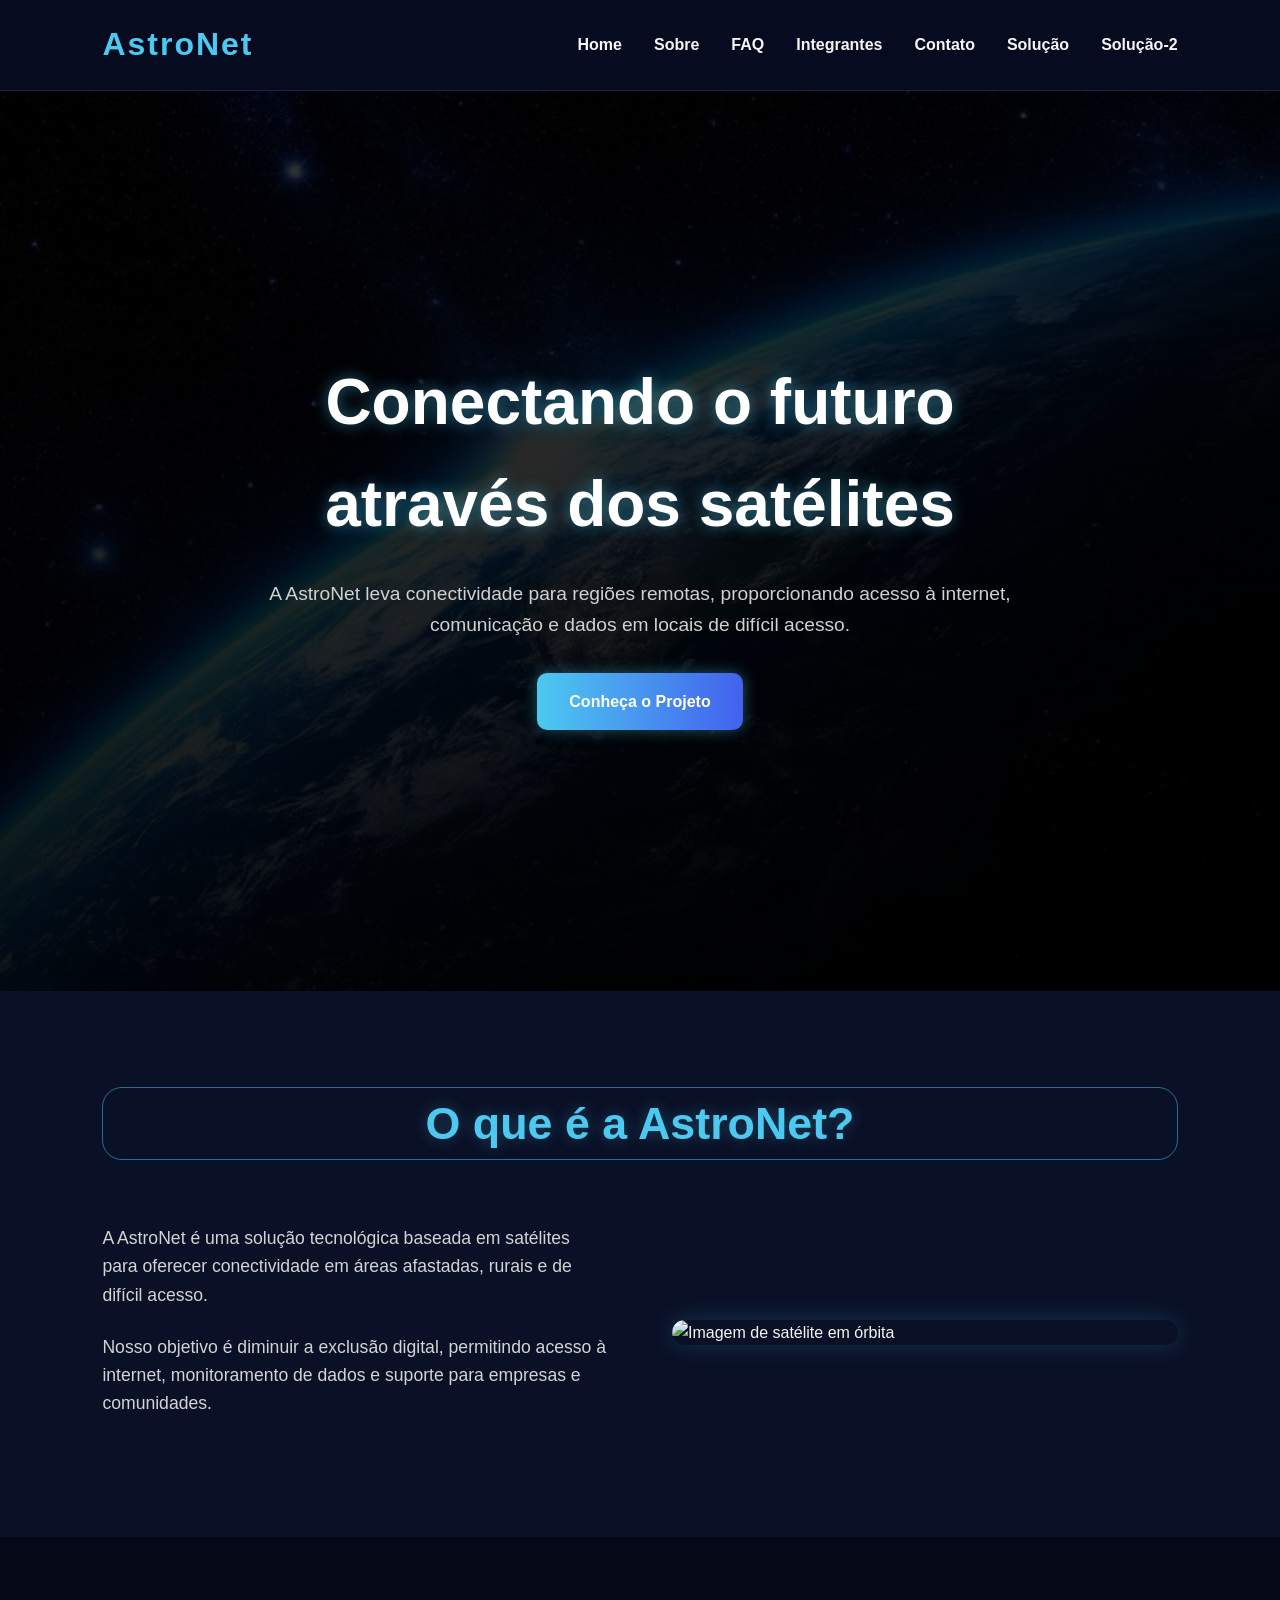
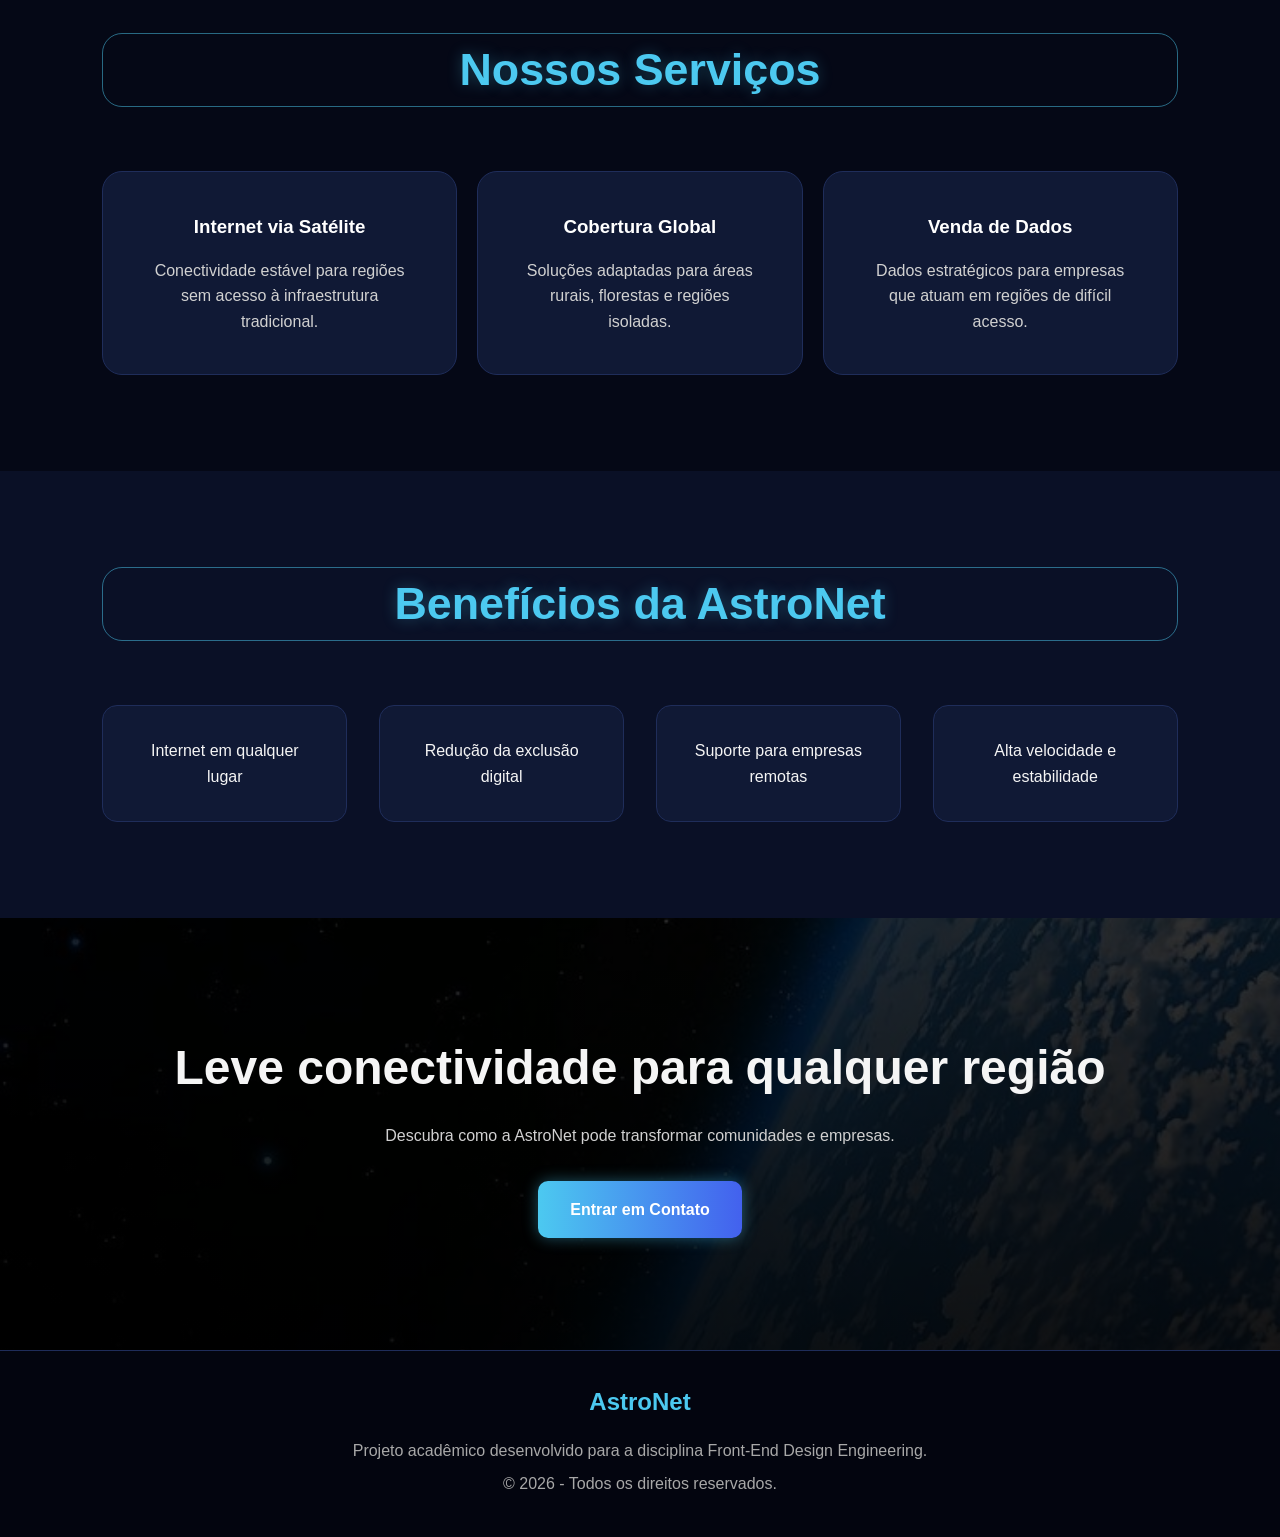
==== index.html @ 37510fef "feat: mudando css da index, base e integrantes" ====
<!DOCTYPE html>
<html lang="pt-BR">

<head>
    <meta charset="UTF-8">
    <meta name="viewport" content="width=device-width, initial-scale=1.0">
    <title>AstroNet</title>
    <link rel="stylesheet" href="./assets/css/index.css">
    <link rel="stylesheet" href="./assets/css/base.css">
    <script src="./assets/JS.js"></script>
</head>

<body>
    <header class="header">
        <div class="logo">
            <h1>AstroNet</h1>
        </div>

        <!-- MENU -->
        <nav class="menu">
            <ul class="menu__links" id="menu__links">
                <li><a href="index.html">Home</a></li>
                <li><a href="./paginas/sobre.html">Sobre</a></li>
                <li><a href="./paginas/faq.html">FAQ</a></li>
                <li><a href="./paginas/integrantes.html">Integrantes</a></li>
                <li><a href="./paginas/contato.html">Contato</a></li>

                <!-- PÁGINAS DA SOLUÇÃO -->
                <li><a href="./paginas/solucao.html">Solução</a></li>
                <li><a href="./paginas/solucao-2.html">Solução-2</a></li>
            </ul>

        </nav>

    </header>

    <!-- Página Principal -->
    <main>

        <!-- HERO -->
        <section class="hero">
            <div class="hero__conteudo">
                <h2>Conectando o futuro através dos satélites</h2>
                <p>A AstroNet leva conectividade para regiões remotas,
                    proporcionando acesso à internet, comunicação e dados
                    em locais de difícil acesso.</p>

                <a href="./paginas/sobre.html" class="botao">Conheça o Projeto</a>
            </div>
        </section>

        <!-- Sobre a Solução -->
        <section class="sobre__projeto">

            <div class="section__titulo">
                <h2>O que é a AstroNet?</h2>
            </div>

            <div class="sobre__container">

                <div class="sobre__texto">
                    <p>
                        A AstroNet é uma solução tecnológica baseada em
                        satélites para oferecer conectividade em áreas
                        afastadas, rurais e de difícil acesso.
                    </p>
                    <p>Nosso objetivo é diminuir a exclusão digital,
                        permitindo acesso à internet, monitoramento de
                        dados e suporte para empresas e comunidades.</p>
                </div>
                <div class="sobre__img">
                    <img src="./assets/img/satelite.jpg" alt="Imagem de satélite em órbita">
                </div>
            </div>
        </section>

        <!-- Serviços -->
        <section class="servicos">
            <div class="section__titulo">
                <h2>Nossos Serviços</h2>
            </div>
            <div class="cards__container">

                <!-- CARD 1 -->
                <article class="card">
                    <h3>Internet via Satélite</h3>
                    <p>
                        Conectividade estável para regiões sem acesso
                        à infraestrutura tradicional.
                    </p>
                </article>

                <!-- CARD 2 -->
                <article class="card">
                    <h3>Cobertura Global</h3>
                    <p>
                        Soluções adaptadas para áreas rurais,
                        florestas e regiões isoladas.
                    </p>
                </article>

                <!-- CARD 3 -->
                <article class="card">
                    <h3>Venda de Dados</h3>
                    <p>
                        Dados estratégicos para empresas que atuam
                        em regiões de difícil acesso.
                    </p>
                </article>
            </div>
        </section>

        <!-- BENEFÍCIOS -->
        <section class="beneficios">

            <div class="section__titulo">
                <h2>Benefícios da AstroNet</h2>
            </div>

            <div class="beneficios__conteudo">
                <div class="item__beneficio">
                    <p>Internet em qualquer lugar</p>
                </div>
                <div class="item__beneficio">
                    <p>Redução da exclusão digital</p>
                </div>
                <div class="item__beneficio">
                    <p>Suporte para empresas remotas</p>
                </div>
                <div class="item__beneficio">
                    <p>Alta velocidade e estabilidade</p>
                </div>
            </div>
        </section>

        <!-- Chamada para ação -->
        <section class="chamada">
            <div class="chamada__conteudo">
                <h2>
                    Leve conectividade para qualquer região
                </h2>
                <p>
                    Descubra como a AstroNet pode transformar
                    comunidades e empresas.
                </p>
                <a href="contato.html" class="botao">
                    Entrar em Contato
                </a>
            </div>
        </section>
    </main>

    <!-- FOOTER -->
    <footer class="footer">
        <div class="footer__conteudo">
            <h2>AstroNet</h2>
            <p>
                Projeto acadêmico desenvolvido para a disciplina
                Front-End Design Engineering.
            </p>
            <p>
                © 2026 - Todos os direitos reservados.
            </p>
        </div>
    </footer>
</body>

</html>
---- assets/css/index.css ----
* {
    margin: 0;
    padding: 0;
    box-sizing: border-box;
}

body {
    font-family: Arial, Helvetica, sans-serif;
    background-color: #050816;
    color: #f5f5f5;
    line-height: 1.6;
    overflow-x: hidden;
}

/*Links*/

a {
    text-decoration: none;
    color: none
}

/*Hero*/

.hero {
    background:
        linear-gradient(rgba(0, 0, 0, 0.8),
            rgba(0, 0, 0, 0.9)),
        url("../img/img-01-planeta-terra.jpg");
 
}


/* Sobre */

.sobre__projeto {
    padding: 6rem 8%;
    background-color: #0a1026;
}

/*Container Sobre*/

.sobre__container {
    display: flex;
    align-items: center;
    gap: 4rem;
    flex-wrap: wrap;
}

/* Texto Sobre */

.sobre__texto {
    flex: 1;
}

.sobre__texto p {
    margin-bottom: 1.5rem;
    color: #d4d4d4;
    font-size: 1.1rem;
}


.sobre__img {
    flex: 1;
}

.sobre__img img {
    border-radius: 20px;
    box-shadow: 0 0 25px rgba(76, 201, 240, 0.2);
    max-height: 500px;
}

/*Serviços*/

.servicos {
    padding: 6rem 8%;
}

/*Cards*/

.cards__container {
    display: flex;
    flex-direction: row;
    justify-content: space-around;
}

/*Cards*/

.card {
    background-color: #101935;
    padding: 2.5rem;
    border-radius: 20px;
    text-align: center;
    border: 1px solid #1f2d5a;
    transition: 0.3s;
    max-height: 420px;
}

.card:hover {
    transform: translateY(-10px);
    box-shadow: 0 0 25px rgba(76, 201, 240, 0.5);
}

/* Titulo dos cards */

.card h3 {
    margin-bottom: 1rem;
    color: white;
}

/*Texto dos cards*/

.card p {
    color: #d1d1d1;
}



.links:hover{
     transform: translateY(-10px);
    box-shadow: 0 0 25px rgba(76, 201, 240, 0.5);
}

/* Beneficios*/

.beneficios {
    padding: 6rem 8%;
    background-color: #0a1026;
}

/* Grid beneficios*/

.beneficios__conteudo {
    display: grid;
    grid-template-columns: repeat(auto-fit, minmax(220px, 1fr));
    gap: 2rem;
}

/*itens dos beneficios*/

.item__beneficio {
    background-color: #101935;
    padding: 2rem;
    border-radius: 15px;
    text-align: center;
    border: 1px solid #1f2d5a;
}


/* Chamada*/

.chamada {
    padding: 7rem 8%;
    text-align: center;
    background:
        linear-gradient(rgba(0, 0, 0, 0.8),
            rgba(0, 0, 0, 0.9)),
        url("../img/img-02-terra-de-fundo.jpg");
    background-size: cover;
    background-position: center;
}

.chamada h2 {
    font-size: 3rem;
    margin-bottom: 1rem;
}

.chamada p {
    margin-bottom: 2rem;
    color: #d1d1d1;
}

/* Footer*/
.footer {
    background-color: #03050f;
    text-align: center;
    padding: 2rem 8%;
    border-top: 1px solid #1f2d5a;
}

.footer h2 {
    color: #4cc9f0;
    margin-bottom: 1rem;
}

.footer p {
    color: #a8a8a8;
    margin-bottom: 0.5rem;
}
---- assets/css/base.css ----
* {
    margin: 0;
    padding: 0;
    box-sizing: border-box;
}

.hero {
    min-height: 100vh;
    display: flex;
    justify-content: center;
    align-items: center;
    text-align: center;
    background-size: cover;
    background-position: center;
}

.hero__conteudo h2 {
    font-size: 4rem;
    margin-bottom: 1.5rem;
    color: #ffffff;
    text-shadow: 0 0 15px #4cc9f080;
}


/* Conteudo hero */
.hero__conteudo {
    max-width: 850px;
}

.hero__conteudo h2 {
    font-size: 4rem;
    margin-bottom: 1.5rem;
    color: #ffffff;
    text-shadow: 0 0 15px #4cc9f080;
}

.hero__conteudo p {
    font-size: 1.2rem;
    margin-bottom: 2rem;
    color: #d1d1d1;
}

/* botões */

.botao {
    display: inline-block;
    background: linear-gradient(90deg, #4cc9f0, #4361ee);
    color: white;
    padding: 1rem 2rem;
    border-radius: 10px;
    font-weight: bold;
    transition: 0.3s;
    box-shadow: 0 0 15px rgba(76, 201, 240, 0.4);
}

.botao:hover {
    transform: translateY(-5px);
    box-shadow: 0 0 25px rgba(76, 201, 240, 0.7);
}

/*Titulo das seções*/

.section__titulo {
    text-align: center;
    margin-bottom: 2rem;
    border: 1px solid #4cc9f080;
    border-radius: 20px;
}

.section__titulo h2 {
    font-size: 2.8rem;
    color: #4cc9f0;
    text-shadow: 0 0 15px #4cc9f04d;
}

body{
    font-family: Arial, Helvetica, sans-serif;
    background-color: #050816;
    color: #f5f5f5;
    line-height: 1.6;
    overflow-x: hidden;
}

/*Links*/

a {
    text-decoration: none;
    color: inherit;
}

/*Imagens*/

img {
    width: 100%;
    display: block;
}

/* Header */

.header {
    width: 100%;
    background-color: #070b1f;
    display: flex;
    justify-content: space-between;
    align-items: center;
    padding: 1.2rem 8%;
    position: sticky;
    top: 0;
    z-index: 1000;
    border-bottom: 1px solid #1b2447;
}

/* Logo*/

.logo h1 {
    font-size: 2rem;
    color: #4cc9f0;
    letter-spacing: 2px;
}

/* Nav */

.menu {
    display: flex;
    align-items: center;
}

/* Links menu */

.menu__links {
    display: flex;
    gap: 2rem;
    list-style: none;
}

.menu__links a {
    font-weight: bold;
    transition: 0.3s;
}

.menu__links a:hover {
    color: #4cc9f0;
    border: 1px solid #1b2447;
    border-radius: 20px;
}

/* menu responsivo */
.menu__responsivo {
    display: none;
    background: none;
    border: none;
    color: white;
    font-size: 1.8rem;
    cursor: pointer;
}

/*Cards*/

.cards__container {
    display: flex;
    flex-direction: row;
    gap: 20px;
}

.card {
    background-color: #101935;
    padding: 2.5rem;
    border-radius: 20px;
    text-align: center;
    border: 1px solid #1f2d5a;
    transition: 0.3s;
    max-height: 420px;
}

.card:hover {
    transform: translateY(-10px);
    box-shadow: 0 0 25px rgba(76, 201, 240, 0.5);
}

/* Titulo dos cards */

.card h3 {
    margin-bottom: 1rem;
    color: white;
}

/*Texto dos cards*/

.card p {
    color: #d1d1d1;
}

.section__titulo {
    text-align: center;
    margin-bottom: 4rem;
}

.section__titulo h2 {
    font-size: 2.8rem;
    color: #4cc9f0;
    text-shadow: 0 0 15px rgba(76, 201, 240, 0.3);
}

/* Footer*/
.footer {
    background-color: #03050f;
    text-align: center;
    padding: 2rem 8%;
    border-top: 1px solid #1f2d5a;
}

.footer h2 {
    color: #4cc9f0;
    margin-bottom: 1rem;
}

.footer p {
    color: #a8a8a8;
    margin-bottom: 0.5rem;
}

/* Mobile */

@media(max-width: 480px) {
    .header {
        padding: 1rem 5%;
    }

    .logo h1 {
        font-size: 1.5rem;
    }

    .hero__conteudo h2 {
        font-size: 2.2rem;
    }

    .hero__conteudo p {
        font-size: 1rem;
    }

    .section__titulo h2 {
        font-size: 2rem;
    }

    .chamada h2 {
        font-size: 2rem;
    }

    .card {
        padding: 2rem;
    }
}

@media(max-width: 768px) {
    .menu__responsivo {
        display: block;
    }

    .menu__links {
        position: absolute;
        top: 100%;
        right: 0;
        width: 100%;
        background-color: #070b1f;
        flex-direction: column;
        align-items: center;
        gap: 2rem;
        padding: 2rem 0;
        display: none;
    }

    .menu__links.active {
        display: flex;
    }

    .hero__conteudo h2 {
        font-size: 2.8rem;
    }

    .sobre__container {
        flex-direction: column;
    }
}
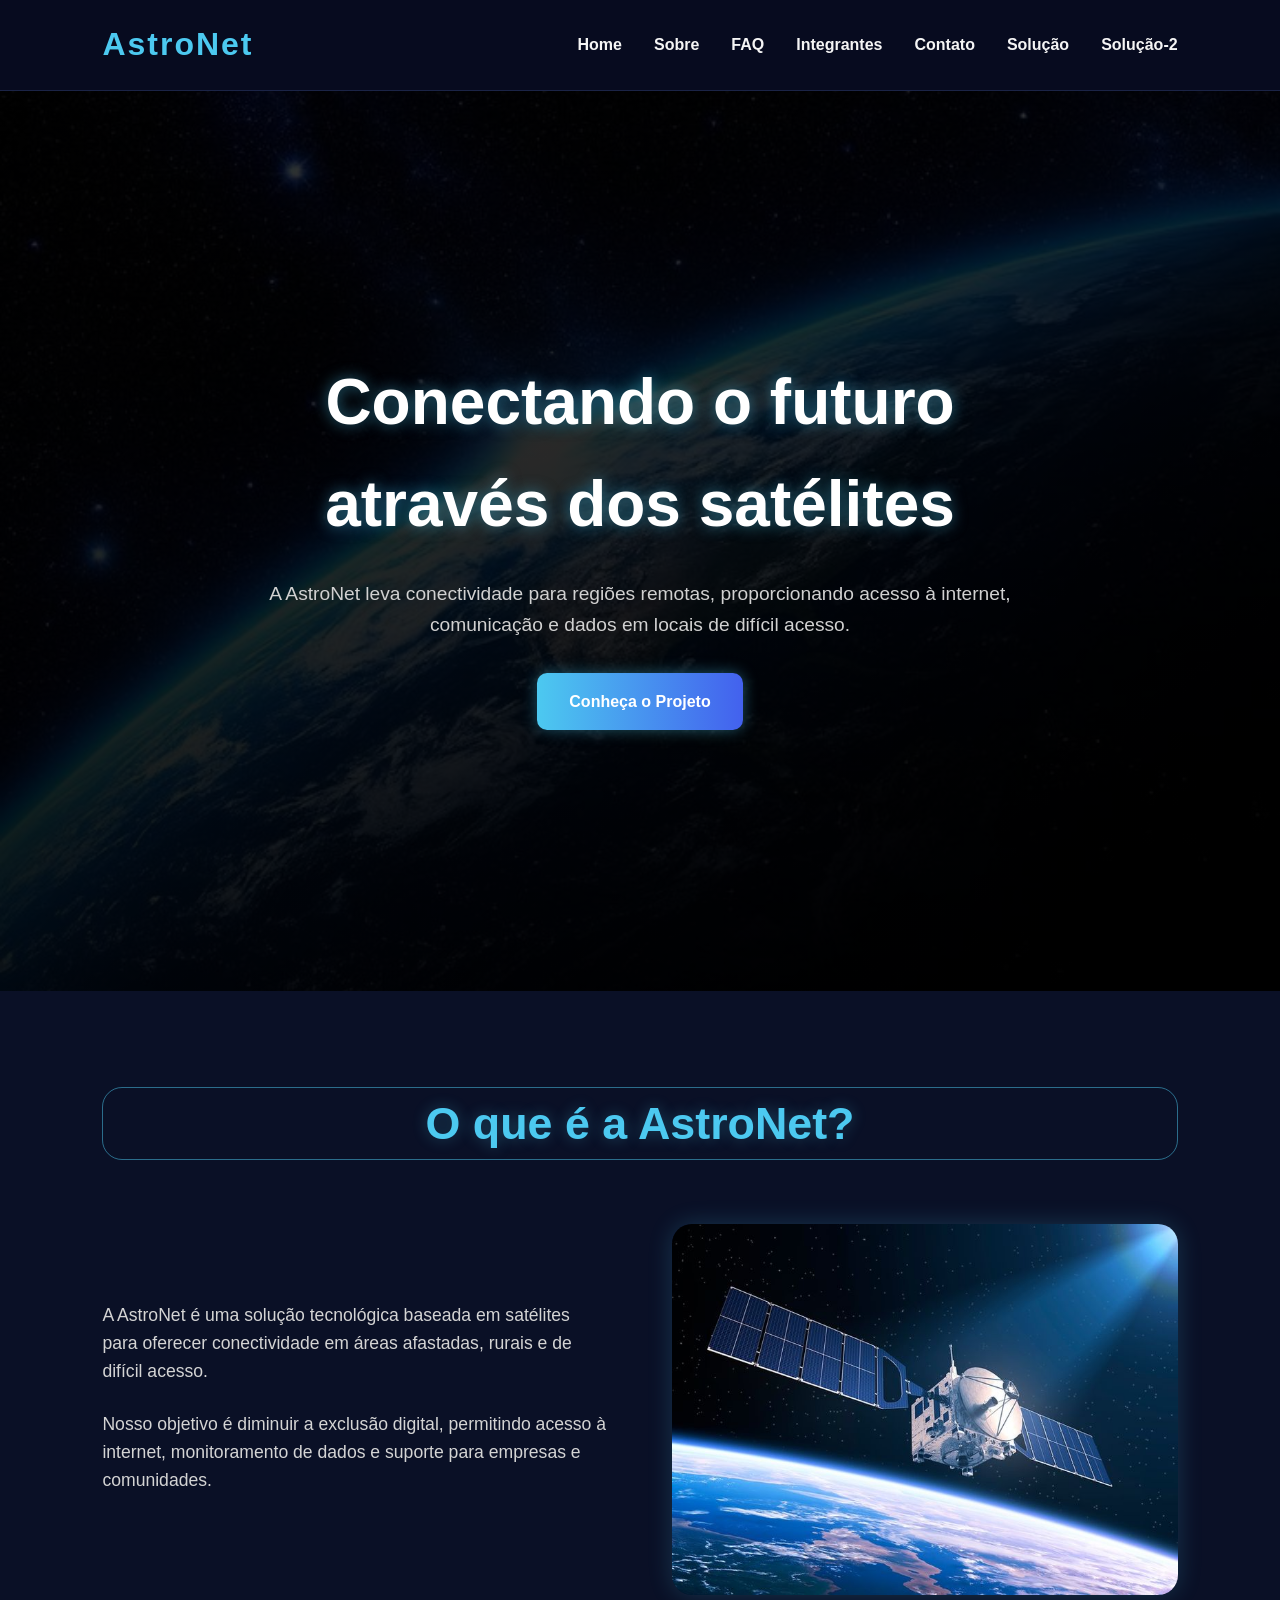
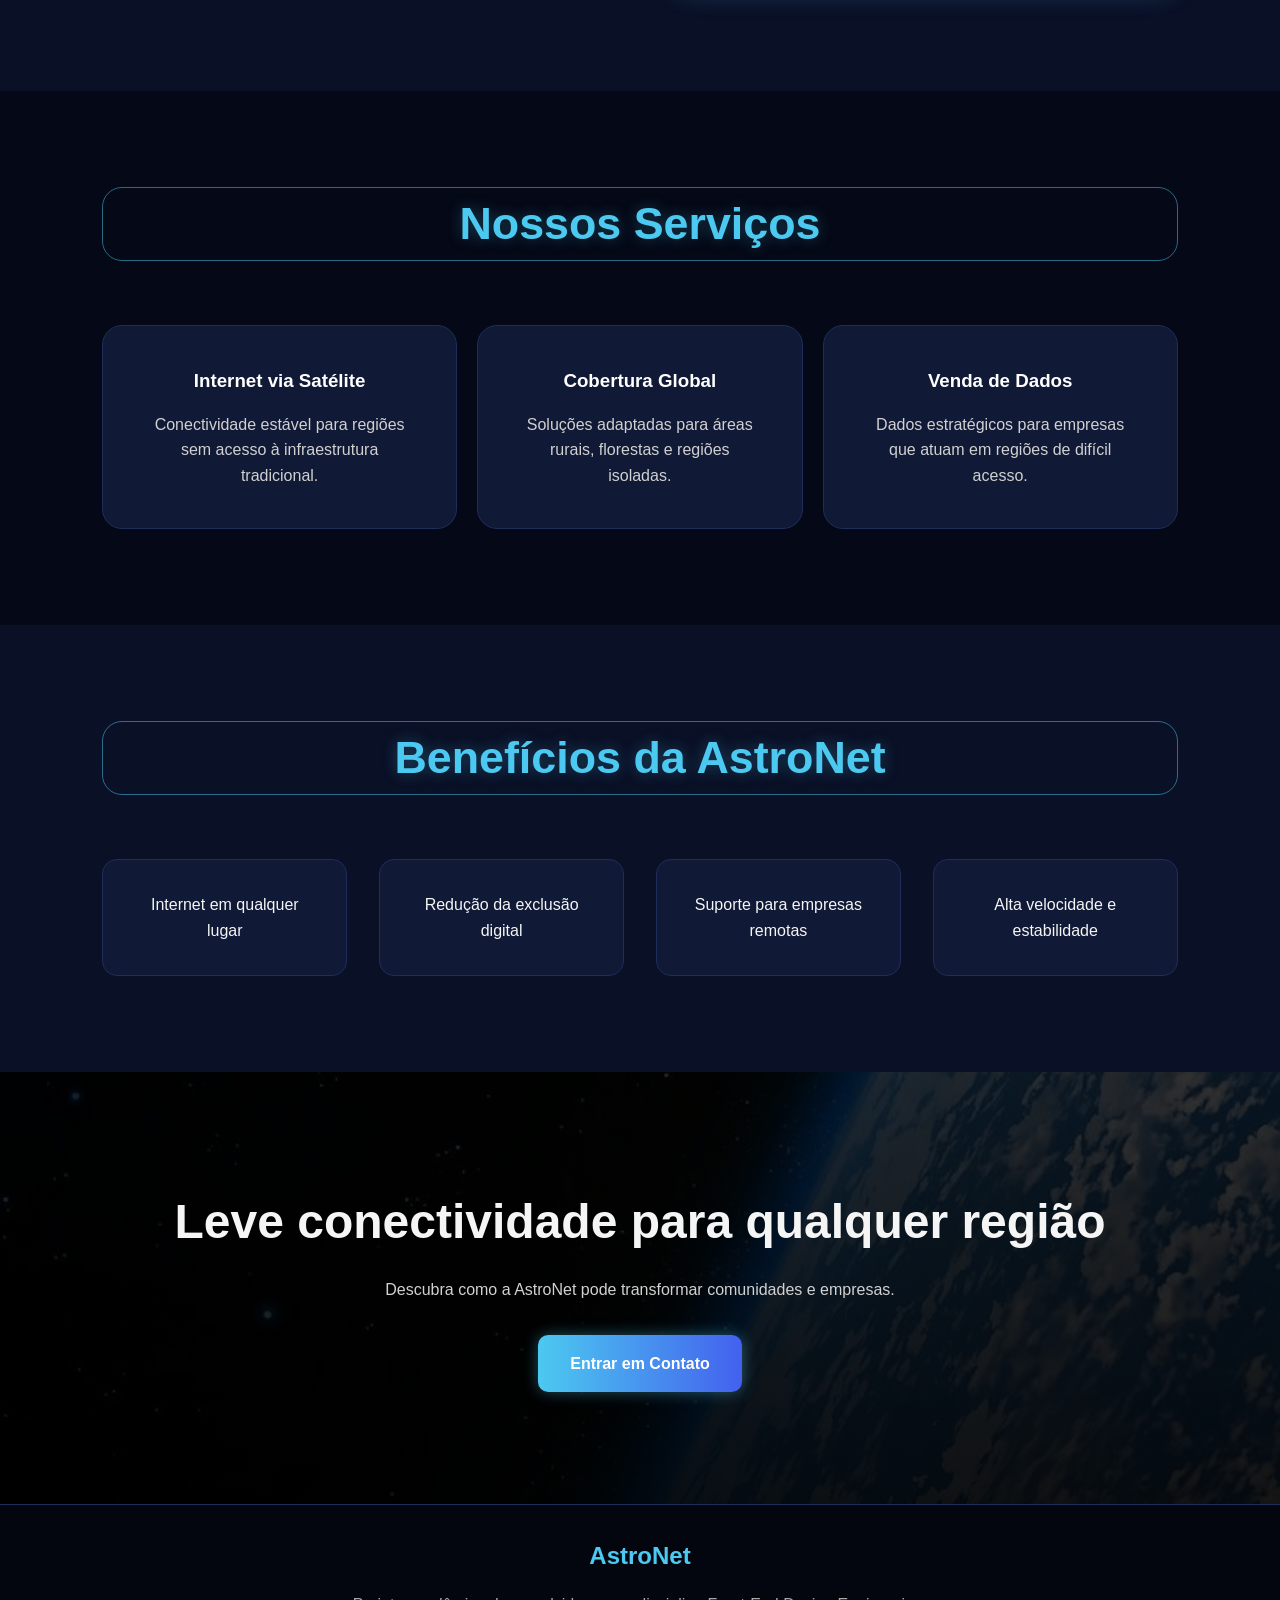
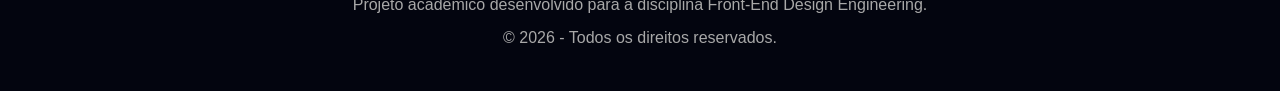
==== commit 0eeb7462: "fix: Arrumando nomenclaturas das imagens." ====
--- a/index.html
+++ b/index.html
@@ -7,7 +7,7 @@
     <title>AstroNet</title>
     <link rel="stylesheet" href="./assets/css/index.css">
     <link rel="stylesheet" href="./assets/css/base.css">
-    <script src="./assets/JS.js"></script>
+    <script src="./assets/JS.js" defer ></script>
 </head>
 
 <body>
@@ -69,7 +69,7 @@
                         dados e suporte para empresas e comunidades.</p>
                 </div>
                 <div class="sobre__img">
-                    <img src="./assets/img/satelite.jpg" alt="Imagem de satélite em órbita">
+                    <img src="./assets/img/img-12-satelite.jpg" alt="Imagem de satélite em órbita">
                 </div>
             </div>
         </section>
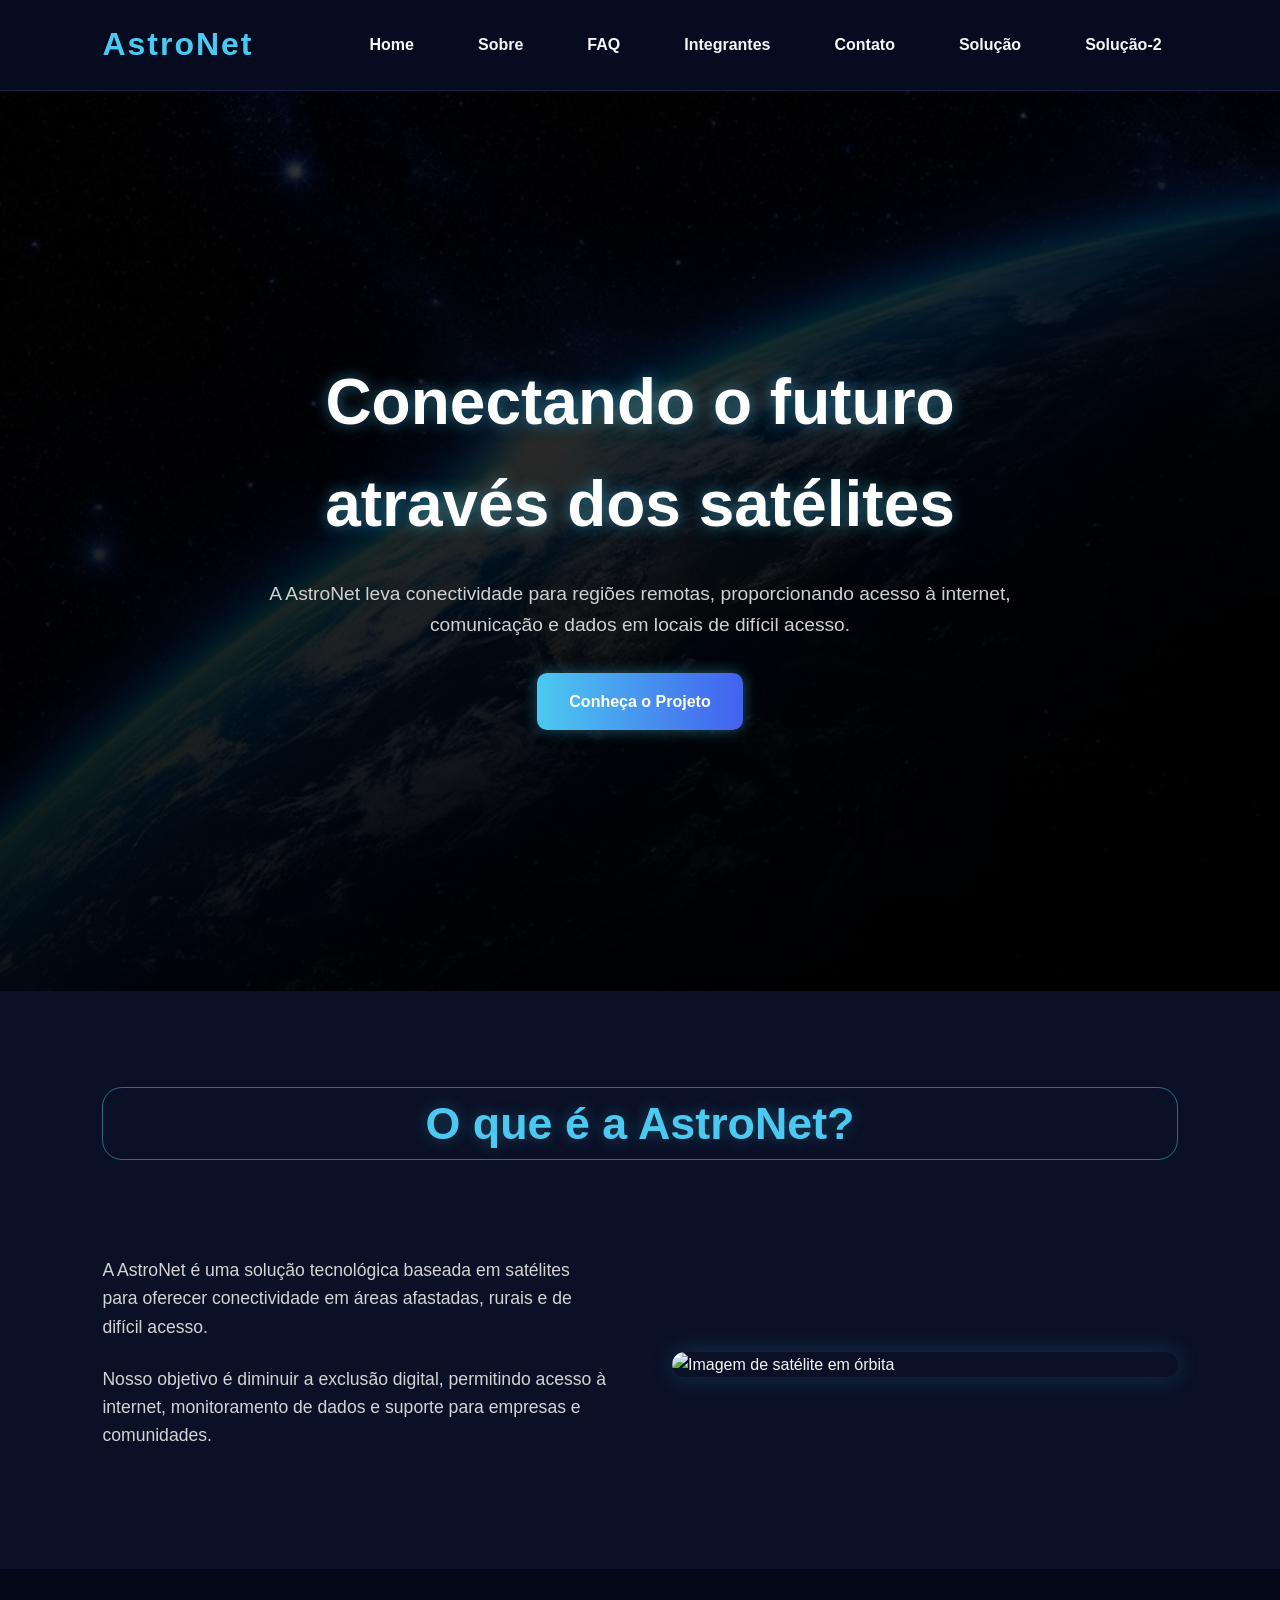
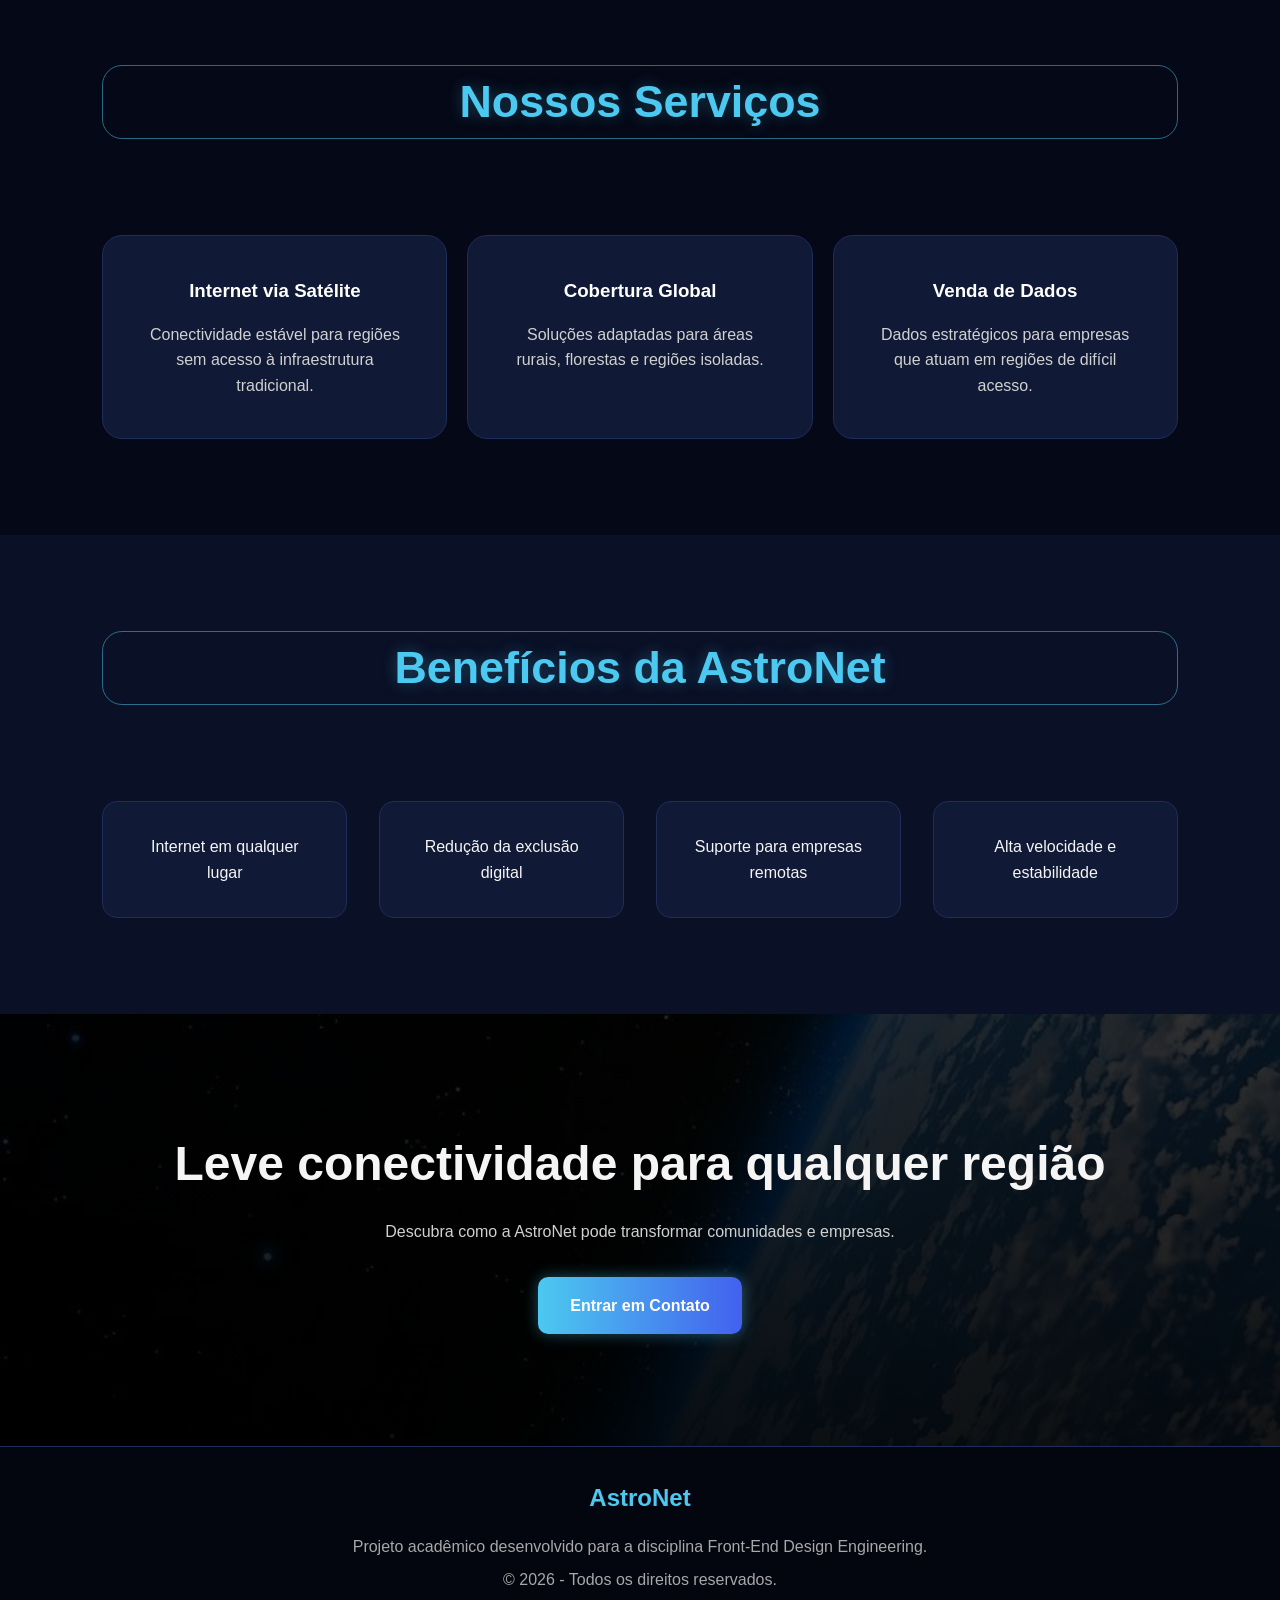
==== commit 648de7f5: "feat: arrumando responsividade na index e na sobre e adicionado menu hamburguer nas mesmas" ====
--- a/index.html
+++ b/index.html
@@ -7,7 +7,7 @@
     <title>AstroNet</title>
     <link rel="stylesheet" href="./assets/css/index.css">
     <link rel="stylesheet" href="./assets/css/base.css">
-    <script src="./assets/JS.js" defer ></script>
+    <script src="./assets/js.js" defer></script>
 </head>
 
 <body>
@@ -18,6 +18,10 @@
 
         <!-- MENU -->
         <nav class="menu">
+
+            <button class="menu__responsivo">☰</button>
+
+
             <ul class="menu__links" id="menu__links">
                 <li><a href="index.html">Home</a></li>
                 <li><a href="./paginas/sobre.html">Sobre</a></li>
@@ -69,7 +73,7 @@
                         dados e suporte para empresas e comunidades.</p>
                 </div>
                 <div class="sobre__img">
-                    <img src="./assets/img/img-12-satelite.jpg" alt="Imagem de satélite em órbita">
+                    <img src="./assets/img/satelite.jpg" alt="Imagem de satélite em órbita">
                 </div>
             </div>
         </section>
--- a/assets/css/index.css
+++ b/assets/css/index.css
@@ -1,3 +1,4 @@
+/*Gerais e reset*/
 * {
     margin: 0;
     padding: 0;
@@ -12,41 +13,137 @@
     overflow-x: hidden;
 }
 
-/*Links*/
-
 a {
     text-decoration: none;
-    color: none
-}
-
-/*Hero*/
-
+    color: inherit;
+}
+
+img {
+    width: 100%;
+    display: block;
+}
+
+/* Reutilizaveis*/
+.botao {
+    display: inline-block;
+    background: linear-gradient(90deg, #4cc9f0, #4361ee);
+    color: white;
+    padding: 1rem 2rem;
+    border-radius: 10px;
+    font-weight: bold;
+    transition: 0.3s;
+    box-shadow: 0 0 15px rgba(76, 201, 240, 0.4);
+}
+
+.botao:hover {
+    transform: translateY(-5px);
+    box-shadow: 0 0 25px rgba(76, 201, 240, 0.7);
+}
+
+.section__titulo {
+    text-align: center;
+    margin-bottom: 4rem;
+}
+
+.section__titulo h2 {
+    font-size: 2.8rem;
+    color: #4cc9f0;
+    text-shadow: 0 0 15px rgba(76, 201, 240, 0.3);
+}
+
+/* Header e menu nav*/
+.header {
+    width: 100%;
+    background-color: #070b1f;
+    display: flex;
+    justify-content: space-between;
+    align-items: center;
+    padding: 1.2rem 8%;
+    position: sticky;
+    top: 0;
+    z-index: 1000;
+    border-bottom: 1px solid #1b2447;
+}
+
+.logo h1 {
+    font-size: 2rem;
+    color: #4cc9f0;
+    letter-spacing: 2px;
+}
+
+.menu {
+    display: flex;
+    align-items: center;
+}
+
+.menu__links {
+    display: flex;
+    gap: 2rem;
+    list-style: none;
+}
+
+.menu__links a {
+    font-weight: bold;
+    transition: 0.3s;
+    padding: 0.5rem 1rem;
+}
+
+.menu__links a:hover {
+    color: #4cc9f0;
+}
+
+.menu__responsivo {
+    display: none;
+    background: none;
+    border: none;
+    color: #4cc9f0;
+    font-size: 2rem;
+    cursor: pointer;
+}
+
+
+
+/* Hero */
 .hero {
-    background:
-        linear-gradient(rgba(0, 0, 0, 0.8),
-            rgba(0, 0, 0, 0.9)),
-        url("../img/img-01-planeta-terra.jpg");
- 
-}
-
+    min-height: 100vh;
+    display: flex;
+    justify-content: center;
+    align-items: center;
+    text-align: center;
+    background: linear-gradient(rgba(0, 0, 0, 0.8), rgba(0, 0, 0, 0.9)), url("../img/img-01-planeta-terra.jpg");
+    background-size: cover;
+    background-position: center;
+    padding: 2rem;
+}
+
+.hero__conteudo {
+    max-width: 850px;
+}
+
+.hero__conteudo h2 {
+    font-size: 4rem;
+    margin-bottom: 1.5rem;
+    color: #ffffff;
+    text-shadow: 0 0 15px rgba(76, 201, 240, 0.5);
+}
+
+.hero__conteudo p {
+    font-size: 1.2rem;
+    margin-bottom: 2rem;
+    color: #d1d1d1;
+}
 
 /* Sobre */
-
 .sobre__projeto {
     padding: 6rem 8%;
     background-color: #0a1026;
 }
 
-/*Container Sobre*/
-
 .sobre__container {
     display: flex;
     align-items: center;
     gap: 4rem;
-    flex-wrap: wrap;
-}
-
-/* Texto Sobre */
+}
 
 .sobre__texto {
     flex: 1;
@@ -58,7 +155,6 @@
     font-size: 1.1rem;
 }
 
-
 .sobre__img {
     flex: 1;
 }
@@ -67,23 +163,20 @@
     border-radius: 20px;
     box-shadow: 0 0 25px rgba(76, 201, 240, 0.2);
     max-height: 500px;
-}
-
-/*Serviços*/
-
+    object-fit: cover;
+}
+
+/* Serviços & Cards */
 .servicos {
     padding: 6rem 8%;
 }
 
-/*Cards*/
-
 .cards__container {
     display: flex;
     flex-direction: row;
-    justify-content: space-around;
-}
-
-/*Cards*/
+    gap: 20px;
+    justify-content: center;
+}
 
 .card {
     background-color: #101935;
@@ -92,7 +185,7 @@
     text-align: center;
     border: 1px solid #1f2d5a;
     transition: 0.3s;
-    max-height: 420px;
+    flex: 1;
 }
 
 .card:hover {
@@ -100,34 +193,20 @@
     box-shadow: 0 0 25px rgba(76, 201, 240, 0.5);
 }
 
-/* Titulo dos cards */
-
 .card h3 {
     margin-bottom: 1rem;
     color: white;
 }
 
-/*Texto dos cards*/
-
 .card p {
     color: #d1d1d1;
 }
 
-
-
-.links:hover{
-     transform: translateY(-10px);
-    box-shadow: 0 0 25px rgba(76, 201, 240, 0.5);
-}
-
-/* Beneficios*/
-
+/* Benefícios */
 .beneficios {
     padding: 6rem 8%;
     background-color: #0a1026;
 }
-
-/* Grid beneficios*/
 
 .beneficios__conteudo {
     display: grid;
@@ -135,8 +214,6 @@
     gap: 2rem;
 }
 
-/*itens dos beneficios*/
-
 .item__beneficio {
     background-color: #101935;
     padding: 2rem;
@@ -145,16 +222,11 @@
     border: 1px solid #1f2d5a;
 }
 
-
-/* Chamada*/
-
+/* Chamada para Ação */
 .chamada {
     padding: 7rem 8%;
     text-align: center;
-    background:
-        linear-gradient(rgba(0, 0, 0, 0.8),
-            rgba(0, 0, 0, 0.9)),
-        url("../img/img-02-terra-de-fundo.jpg");
+    background: linear-gradient(rgba(0, 0, 0, 0.8), rgba(0, 0, 0, 0.9)), url("../img/img-02-terra-de-fundo.jpg");
     background-size: cover;
     background-position: center;
 }
@@ -169,7 +241,7 @@
     color: #d1d1d1;
 }
 
-/* Footer*/
+/* Footer */
 .footer {
     background-color: #03050f;
     text-align: center;
@@ -187,3 +259,75 @@
     margin-bottom: 0.5rem;
 }
 
+/* Responsividade*/
+
+/* Tablets (Telas até 768px) */
+@media(max-width: 768px) {
+    .menu__responsivo {
+        display: block;
+    }
+
+    .menu__links {
+        position: absolute;
+        top: 100%;
+        right: 0;
+        width: 100%;
+        background-color: #070b1f;
+        flex-direction: column;
+        align-items: center;
+        gap: 2rem;
+        padding: 2rem 0;
+        display: none;
+        border-bottom: 1px solid #1b2447;
+    }
+
+    .menu__links.active {
+        display: flex;
+    }
+
+    .sobre__container {
+        flex-direction: column;
+    }
+
+    .cards__container {
+        flex-direction: column;
+    }
+    
+    .hero__conteudo h2 {
+        font-size: 2.8rem;
+    }
+}/* até 480px */
+@media(max-width: 480px) {
+    .header {
+        padding: 1rem 5%;
+    }
+
+    .logo h1 {
+        font-size: 1.5rem;
+    }
+
+    .hero__conteudo h2 {
+        font-size: 2.2rem;
+    }
+
+    .hero__conteudo p {
+        font-size: 1rem;
+    }
+
+    .section__titulo h2 {
+        font-size: 2rem;
+    }
+
+    .chamada h2 {
+        font-size: 2rem;
+    }
+
+    .card {
+        padding: 2rem;
+    }
+
+    .botao {
+        width: 100%;
+        text-align: center;
+    }
+}
--- a/assets/css/base.css
+++ b/assets/css/base.css
@@ -160,6 +160,7 @@
     display: flex;
     flex-direction: row;
     gap: 20px;
+    flex-wrap: wrap;
 }
 
 .card {
@@ -192,13 +193,38 @@
 
 .section__titulo {
     text-align: center;
-    margin-bottom: 4rem;
+    margin-bottom: 6rem;
 }
 
 .section__titulo h2 {
     font-size: 2.8rem;
     color: #4cc9f0;
     text-shadow: 0 0 15px rgba(76, 201, 240, 0.3);
+}
+
+.servicos{
+    padding: 6rem 8%;
+}
+
+.chamada {
+    padding: 7rem 8%;
+    text-align: center;
+    background:
+        linear-gradient(rgba(0, 0, 0, 0.8),
+            rgba(0, 0, 0, 0.9)),
+        url("../img/img-02-terra-de-fundo.jpg");
+    background-size: cover;
+    background-position: center;
+}
+
+.chamada h2 {
+    font-size: 3rem;
+    margin-bottom: 1rem;
+}
+
+.chamada p {
+    margin-bottom: 2rem;
+    color: #d1d1d1;
 }
 
 /* Footer*/
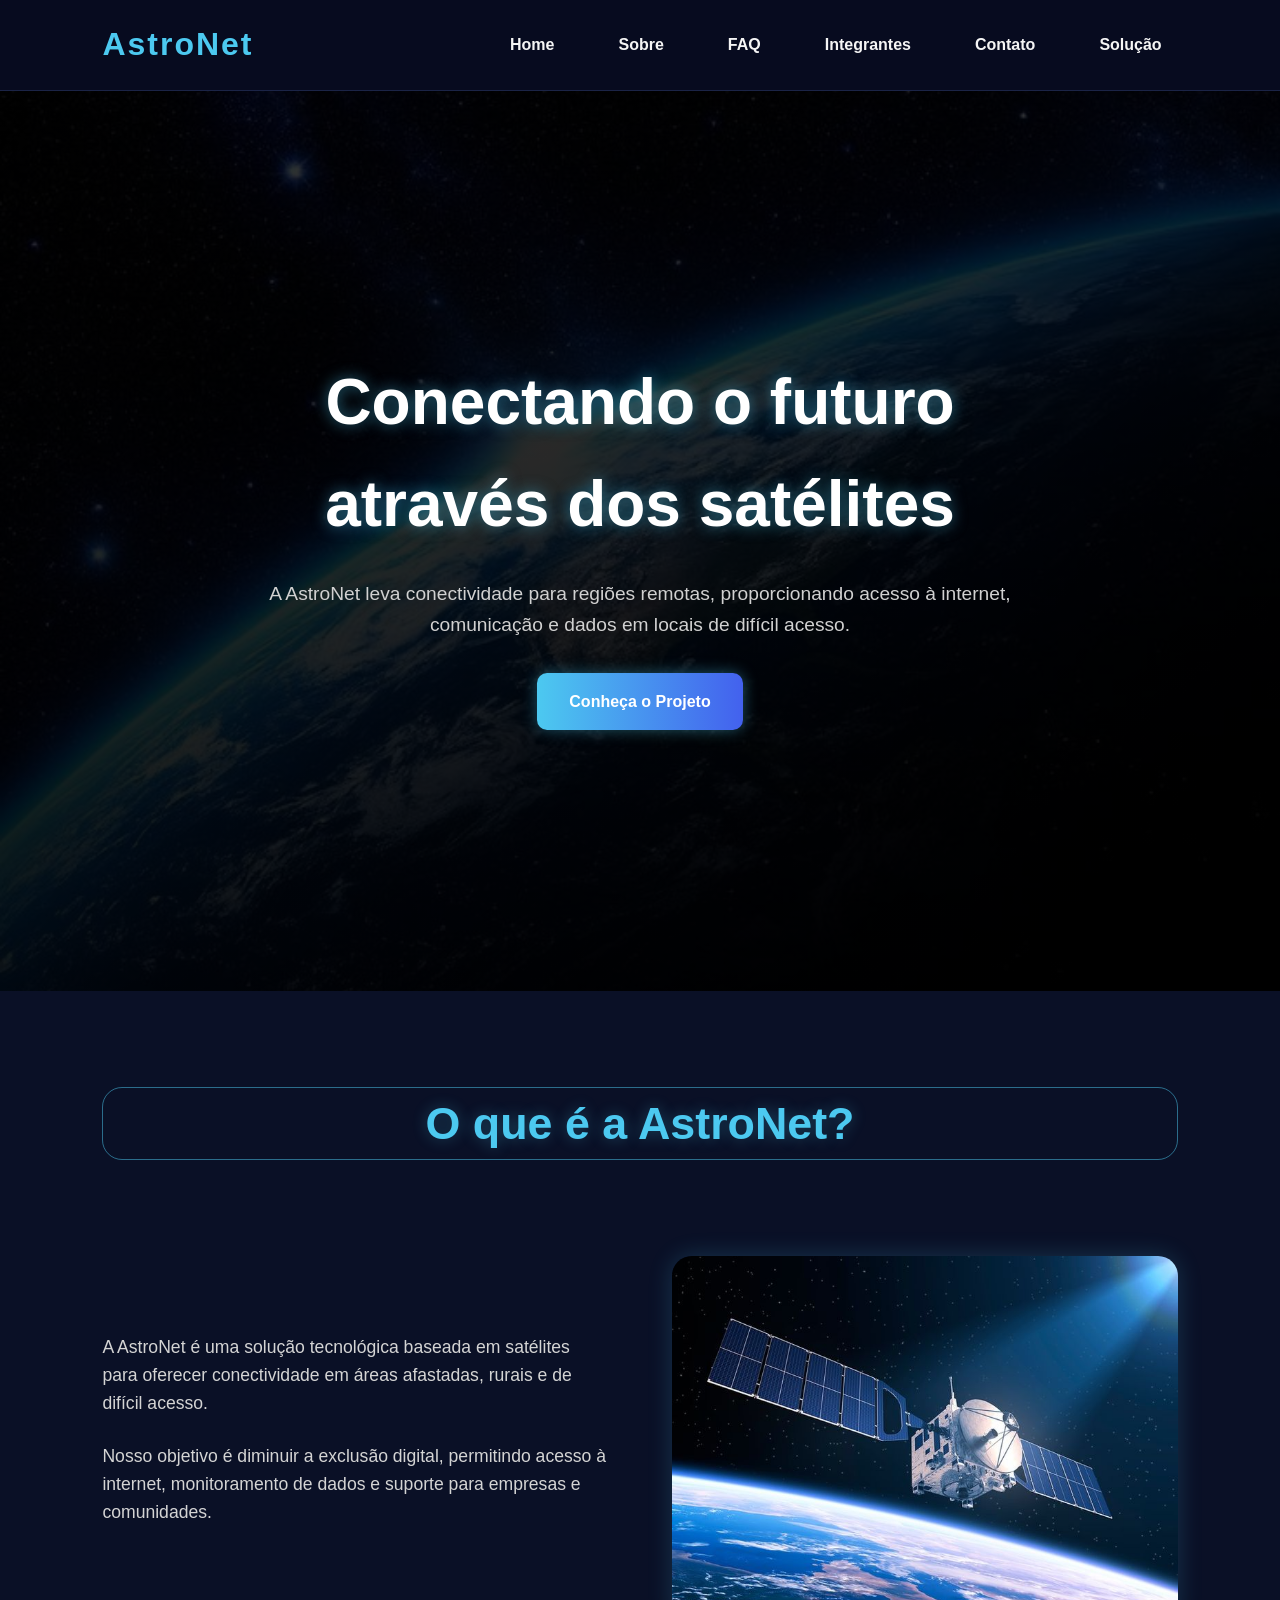
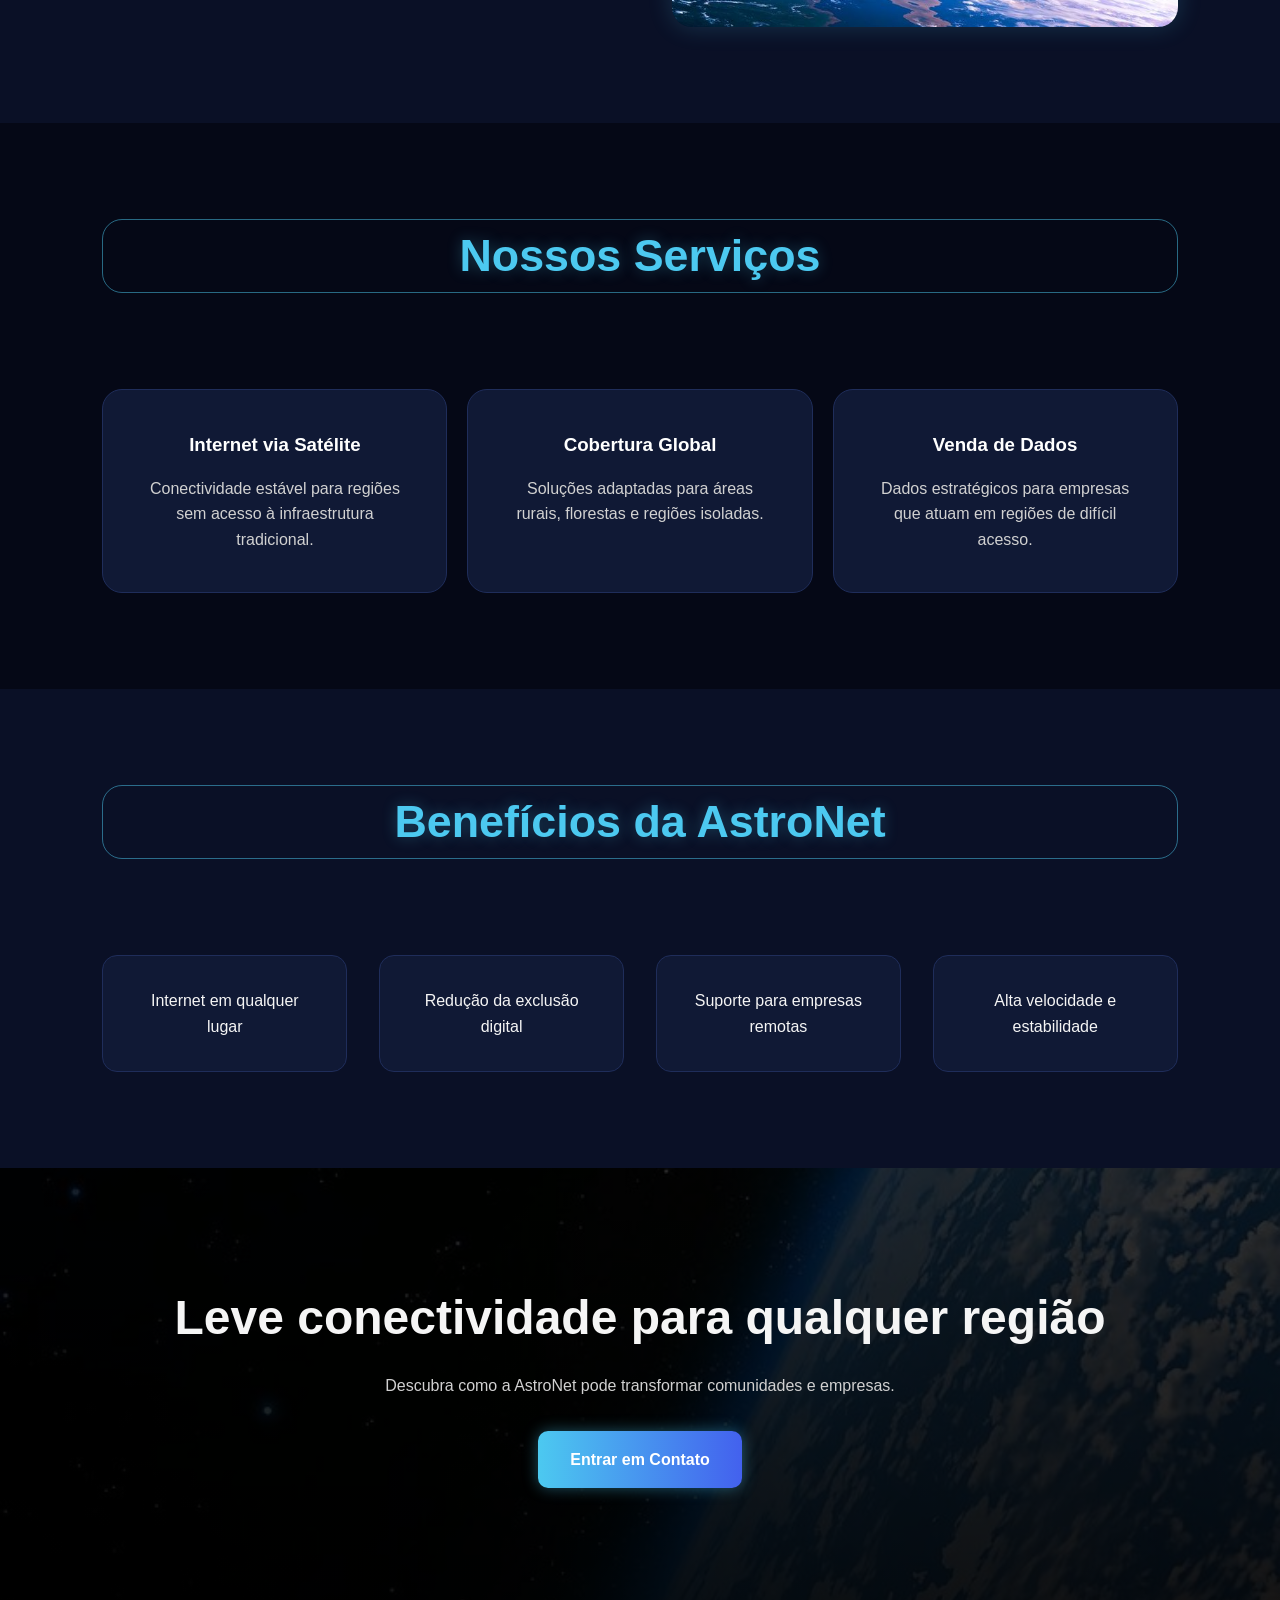
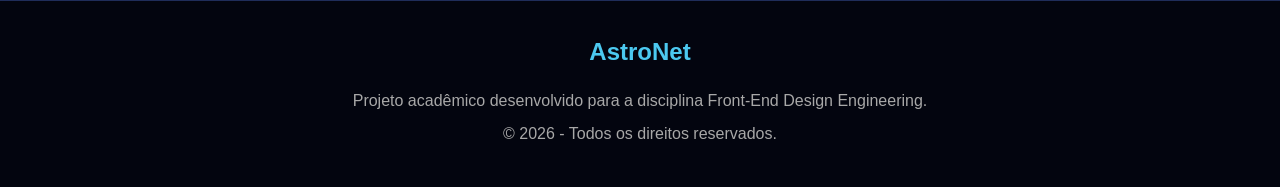
==== commit 73800b3f: "fix: Excluindo a página de solução-2 e removendo os links no menu de todas as páginas." ====
--- a/index.html
+++ b/index.html
@@ -7,7 +7,7 @@
     <title>AstroNet</title>
     <link rel="stylesheet" href="./assets/css/index.css">
     <link rel="stylesheet" href="./assets/css/base.css">
-    <script src="./assets/js.js" defer></script>
+    <script src="./assets/JS.js" defer ></script>
 </head>
 
 <body>
@@ -18,20 +18,13 @@
 
         <!-- MENU -->
         <nav class="menu">
-
-            <button class="menu__responsivo">☰</button>
-
-
             <ul class="menu__links" id="menu__links">
                 <li><a href="index.html">Home</a></li>
                 <li><a href="./paginas/sobre.html">Sobre</a></li>
                 <li><a href="./paginas/faq.html">FAQ</a></li>
                 <li><a href="./paginas/integrantes.html">Integrantes</a></li>
                 <li><a href="./paginas/contato.html">Contato</a></li>
-
-                <!-- PÁGINAS DA SOLUÇÃO -->
                 <li><a href="./paginas/solucao.html">Solução</a></li>
-                <li><a href="./paginas/solucao-2.html">Solução-2</a></li>
             </ul>
 
         </nav>
@@ -73,7 +66,7 @@
                         dados e suporte para empresas e comunidades.</p>
                 </div>
                 <div class="sobre__img">
-                    <img src="./assets/img/satelite.jpg" alt="Imagem de satélite em órbita">
+                    <img src="./assets/img/img-12-satelite.jpg" alt="Imagem de satélite em órbita">
                 </div>
             </div>
         </section>
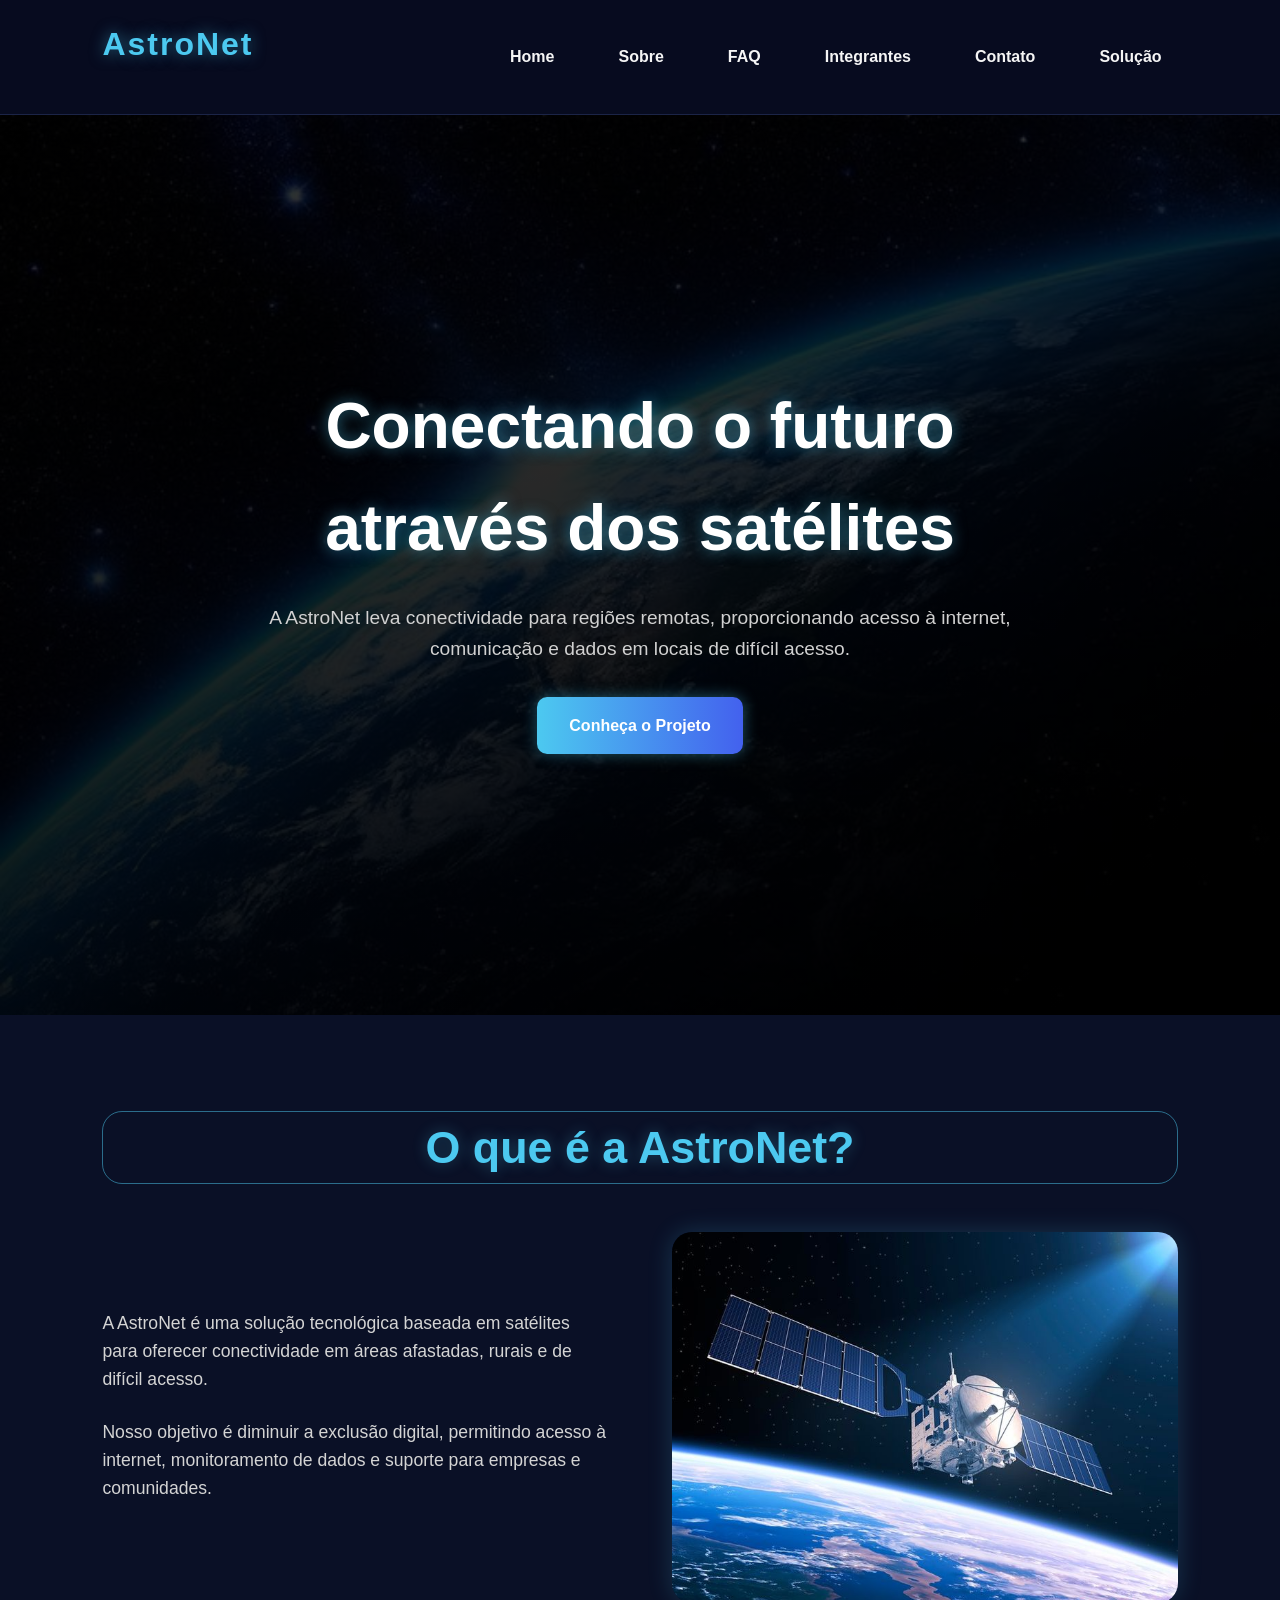
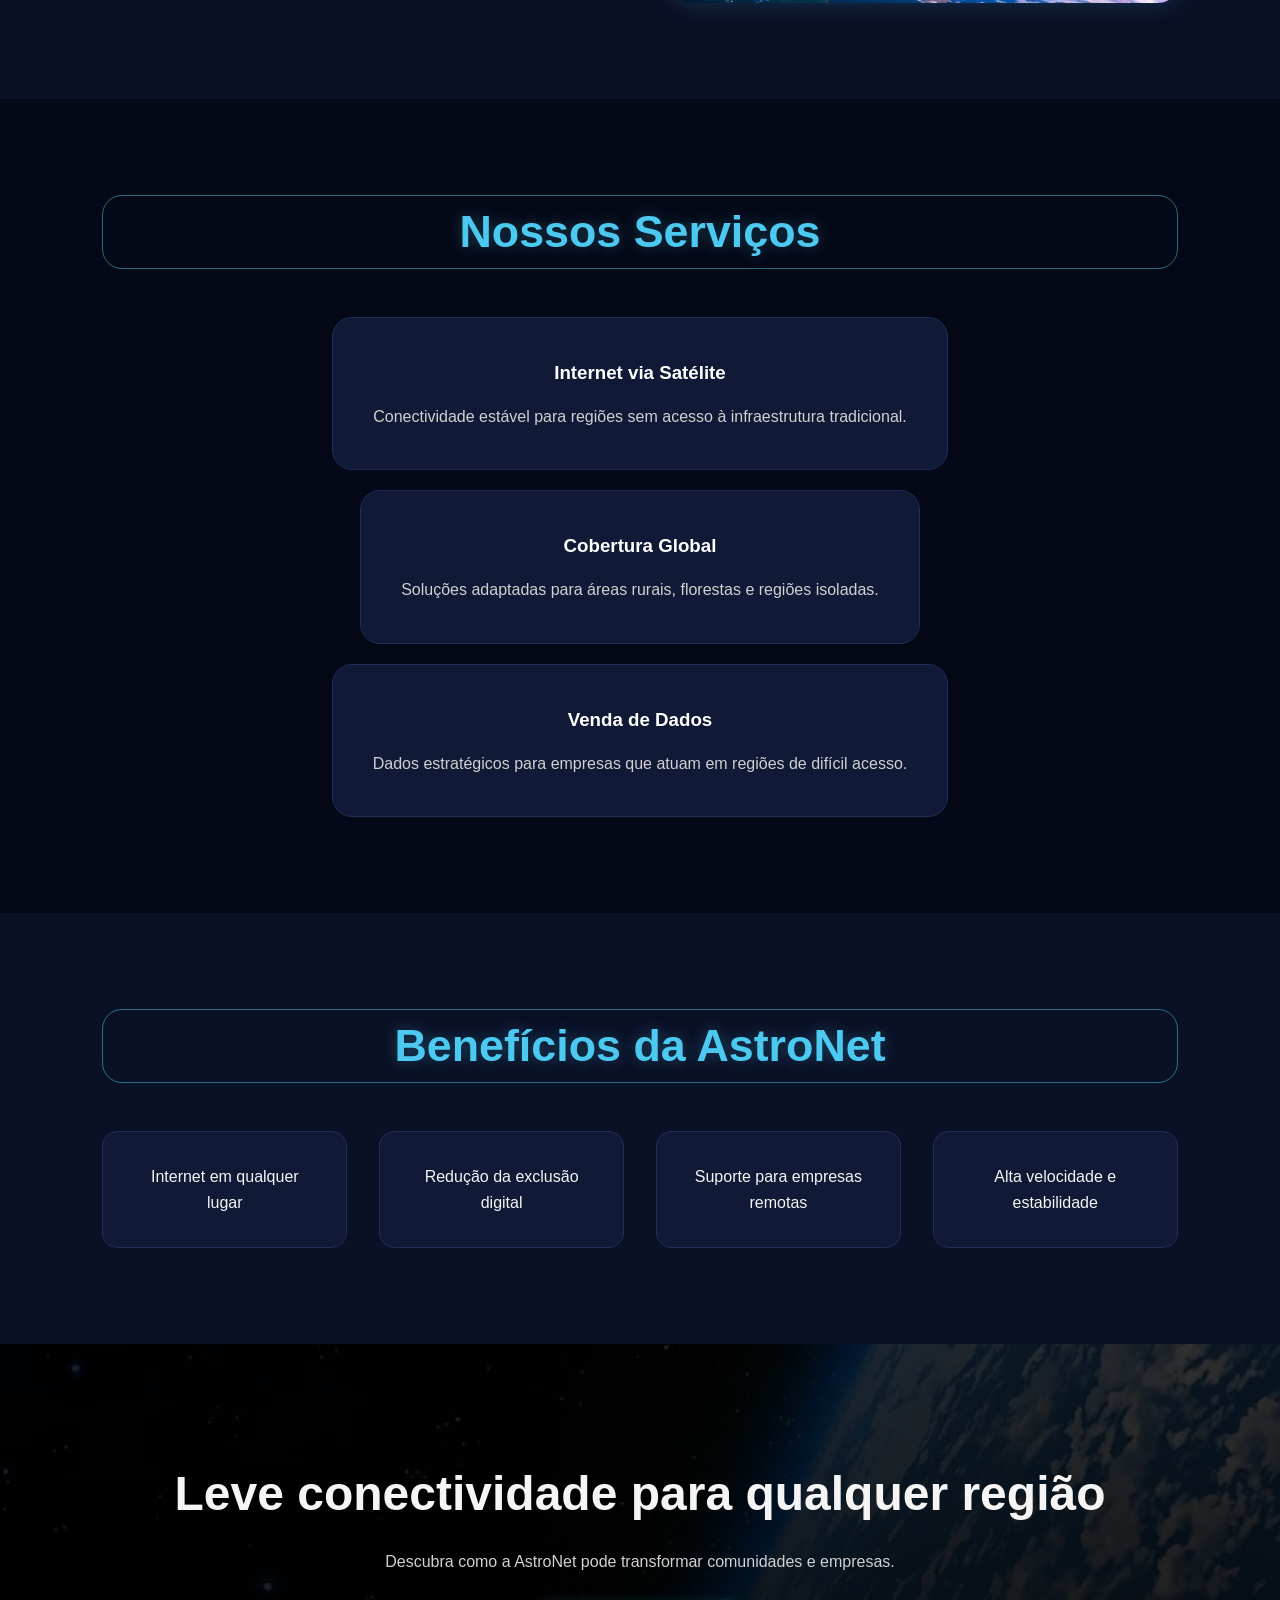
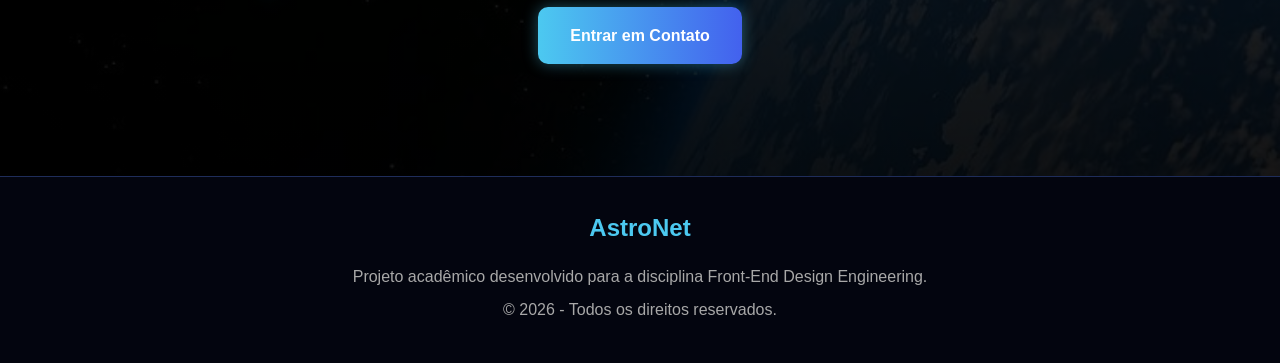
==== commit 13feeb7c: "Merge branch 'main' into RM573777" ====
--- a/index.html
+++ b/index.html
@@ -7,7 +7,7 @@
     <title>AstroNet</title>
     <link rel="stylesheet" href="./assets/css/index.css">
     <link rel="stylesheet" href="./assets/css/base.css">
-    <script src="./assets/JS.js" defer ></script>
+    <script src="./assets/js.js" defer></script>
 </head>
 
 <body>
@@ -18,6 +18,10 @@
 
         <!-- MENU -->
         <nav class="menu">
+
+            <button class="menu__responsivo">☰</button>
+
+
             <ul class="menu__links" id="menu__links">
                 <li><a href="index.html">Home</a></li>
                 <li><a href="./paginas/sobre.html">Sobre</a></li>
--- a/assets/css/index.css
+++ b/assets/css/index.css
@@ -1,18 +1,5 @@
-/*Gerais e reset*/
-* {
-    margin: 0;
-    padding: 0;
-    box-sizing: border-box;
-}
-
-body {
-    font-family: Arial, Helvetica, sans-serif;
-    background-color: #050816;
-    color: #f5f5f5;
-    line-height: 1.6;
-    overflow-x: hidden;
-}
-
+
+/*Links*/
 a {
     text-decoration: none;
     color: inherit;
@@ -139,12 +126,14 @@
     background-color: #0a1026;
 }
 
+/*Container Sobre*/
 .sobre__container {
     display: flex;
     align-items: center;
     gap: 4rem;
 }
 
+/* Texto Sobre */
 .sobre__texto {
     flex: 1;
 }
@@ -155,6 +144,7 @@
     font-size: 1.1rem;
 }
 
+/*sobre imagens*/
 .sobre__img {
     flex: 1;
 }
@@ -166,11 +156,12 @@
     object-fit: cover;
 }
 
-/* Serviços & Cards */
+/*Serviços*/
 .servicos {
     padding: 6rem 8%;
 }
 
+/*Cards*/
 .cards__container {
     display: flex;
     flex-direction: row;
@@ -178,42 +169,27 @@
     justify-content: center;
 }
 
-.card {
-    background-color: #101935;
-    padding: 2.5rem;
-    border-radius: 20px;
-    text-align: center;
-    border: 1px solid #1f2d5a;
-    transition: 0.3s;
-    flex: 1;
-}
-
-.card:hover {
+
+/*estilização de links*/
+.links:hover{
     transform: translateY(-10px);
     box-shadow: 0 0 25px rgba(76, 201, 240, 0.5);
 }
 
-.card h3 {
-    margin-bottom: 1rem;
-    color: white;
-}
-
-.card p {
-    color: #d1d1d1;
-}
-
-/* Benefícios */
+/* Beneficios*/
 .beneficios {
     padding: 6rem 8%;
     background-color: #0a1026;
 }
 
+/* Grid beneficios*/
 .beneficios__conteudo {
     display: grid;
     grid-template-columns: repeat(auto-fit, minmax(220px, 1fr));
     gap: 2rem;
 }
 
+/*itens dos beneficios*/
 .item__beneficio {
     background-color: #101935;
     padding: 2rem;
@@ -222,7 +198,8 @@
     border: 1px solid #1f2d5a;
 }
 
-/* Chamada para Ação */
+
+/* Chamada*/
 .chamada {
     padding: 7rem 8%;
     text-align: center;
@@ -330,4 +307,4 @@
         width: 100%;
         text-align: center;
     }
-}+}
--- a/assets/css/base.css
+++ b/assets/css/base.css
@@ -1,9 +1,17 @@
+/* reset e estilizações de body no geral */
 * {
     margin: 0;
     padding: 0;
     box-sizing: border-box;
 }
-
+body{
+    font-family: Arial, Helvetica, sans-serif;
+    background-color: #050816;
+    color: #f5f5f5;
+    line-height: 1.6;
+    overflow-x: hidden;
+}
+/*============== estilizações para um hero base ====================*/
 .hero {
     min-height: 100vh;
     display: flex;
@@ -13,8 +21,7 @@
     background-size: cover;
     background-position: center;
 }
-
-.hero__conteudo h2 {
+.hero__conteudo h2, h1 {
     font-size: 4rem;
     margin-bottom: 1.5rem;
     color: #ffffff;
@@ -26,14 +33,12 @@
 .hero__conteudo {
     max-width: 850px;
 }
-
-.hero__conteudo h2 {
+.hero__conteudo h2, h1 {
     font-size: 4rem;
     margin-bottom: 1.5rem;
     color: #ffffff;
     text-shadow: 0 0 15px #4cc9f080;
 }
-
 .hero__conteudo p {
     font-size: 1.2rem;
     margin-bottom: 2rem;
@@ -41,7 +46,6 @@
 }
 
 /* botões */
-
 .botao {
     display: inline-block;
     background: linear-gradient(90deg, #4cc9f0, #4361ee);
@@ -59,10 +63,9 @@
 }
 
 /*Titulo das seções*/
-
 .section__titulo {
     text-align: center;
-    margin-bottom: 2rem;
+    margin-bottom: 3rem;
     border: 1px solid #4cc9f080;
     border-radius: 20px;
 }
@@ -73,30 +76,20 @@
     text-shadow: 0 0 15px #4cc9f04d;
 }
 
-body{
-    font-family: Arial, Helvetica, sans-serif;
-    background-color: #050816;
-    color: #f5f5f5;
-    line-height: 1.6;
-    overflow-x: hidden;
-}
 
 /*Links*/
-
 a {
     text-decoration: none;
     color: inherit;
 }
 
 /*Imagens*/
-
 img {
     width: 100%;
     display: block;
 }
 
-/* Header */
-
+/*===================== Header (nav bar) ======================*/
 .header {
     width: 100%;
     background-color: #070b1f;
@@ -111,7 +104,6 @@
 }
 
 /* Logo*/
-
 .logo h1 {
     font-size: 2rem;
     color: #4cc9f0;
@@ -119,14 +111,12 @@
 }
 
 /* Nav */
-
 .menu {
     display: flex;
     align-items: center;
 }
 
-/* Links menu */
-
+/* Links menu (nav bar)*/
 .menu__links {
     display: flex;
     gap: 2rem;
@@ -154,8 +144,7 @@
     cursor: pointer;
 }
 
-/*Cards*/
-
+/*========== Cards para serem usados de base =============*/
 .cards__container {
     display: flex;
     flex-direction: row;
@@ -179,33 +168,17 @@
 }
 
 /* Titulo dos cards */
-
 .card h3 {
     margin-bottom: 1rem;
     color: white;
 }
 
 /*Texto dos cards*/
-
 .card p {
     color: #d1d1d1;
 }
 
-.section__titulo {
-    text-align: center;
-    margin-bottom: 6rem;
-}
-
-.section__titulo h2 {
-    font-size: 2.8rem;
-    color: #4cc9f0;
-    text-shadow: 0 0 15px rgba(76, 201, 240, 0.3);
-}
-
-.servicos{
-    padding: 6rem 8%;
-}
-
+/*estlização para chamada geral no fim da página*/
 .chamada {
     padding: 7rem 8%;
     text-align: center;
@@ -227,7 +200,7 @@
     color: #d1d1d1;
 }
 
-/* Footer*/
+/*=========== Footer geral para as paginas ===========*/
 .footer {
     background-color: #03050f;
     text-align: center;
@@ -245,65 +218,3 @@
     margin-bottom: 0.5rem;
 }
 
-/* Mobile */
-
-@media(max-width: 480px) {
-    .header {
-        padding: 1rem 5%;
-    }
-
-    .logo h1 {
-        font-size: 1.5rem;
-    }
-
-    .hero__conteudo h2 {
-        font-size: 2.2rem;
-    }
-
-    .hero__conteudo p {
-        font-size: 1rem;
-    }
-
-    .section__titulo h2 {
-        font-size: 2rem;
-    }
-
-    .chamada h2 {
-        font-size: 2rem;
-    }
-
-    .card {
-        padding: 2rem;
-    }
-}
-
-@media(max-width: 768px) {
-    .menu__responsivo {
-        display: block;
-    }
-
-    .menu__links {
-        position: absolute;
-        top: 100%;
-        right: 0;
-        width: 100%;
-        background-color: #070b1f;
-        flex-direction: column;
-        align-items: center;
-        gap: 2rem;
-        padding: 2rem 0;
-        display: none;
-    }
-
-    .menu__links.active {
-        display: flex;
-    }
-
-    .hero__conteudo h2 {
-        font-size: 2.8rem;
-    }
-
-    .sobre__container {
-        flex-direction: column;
-    }
-}
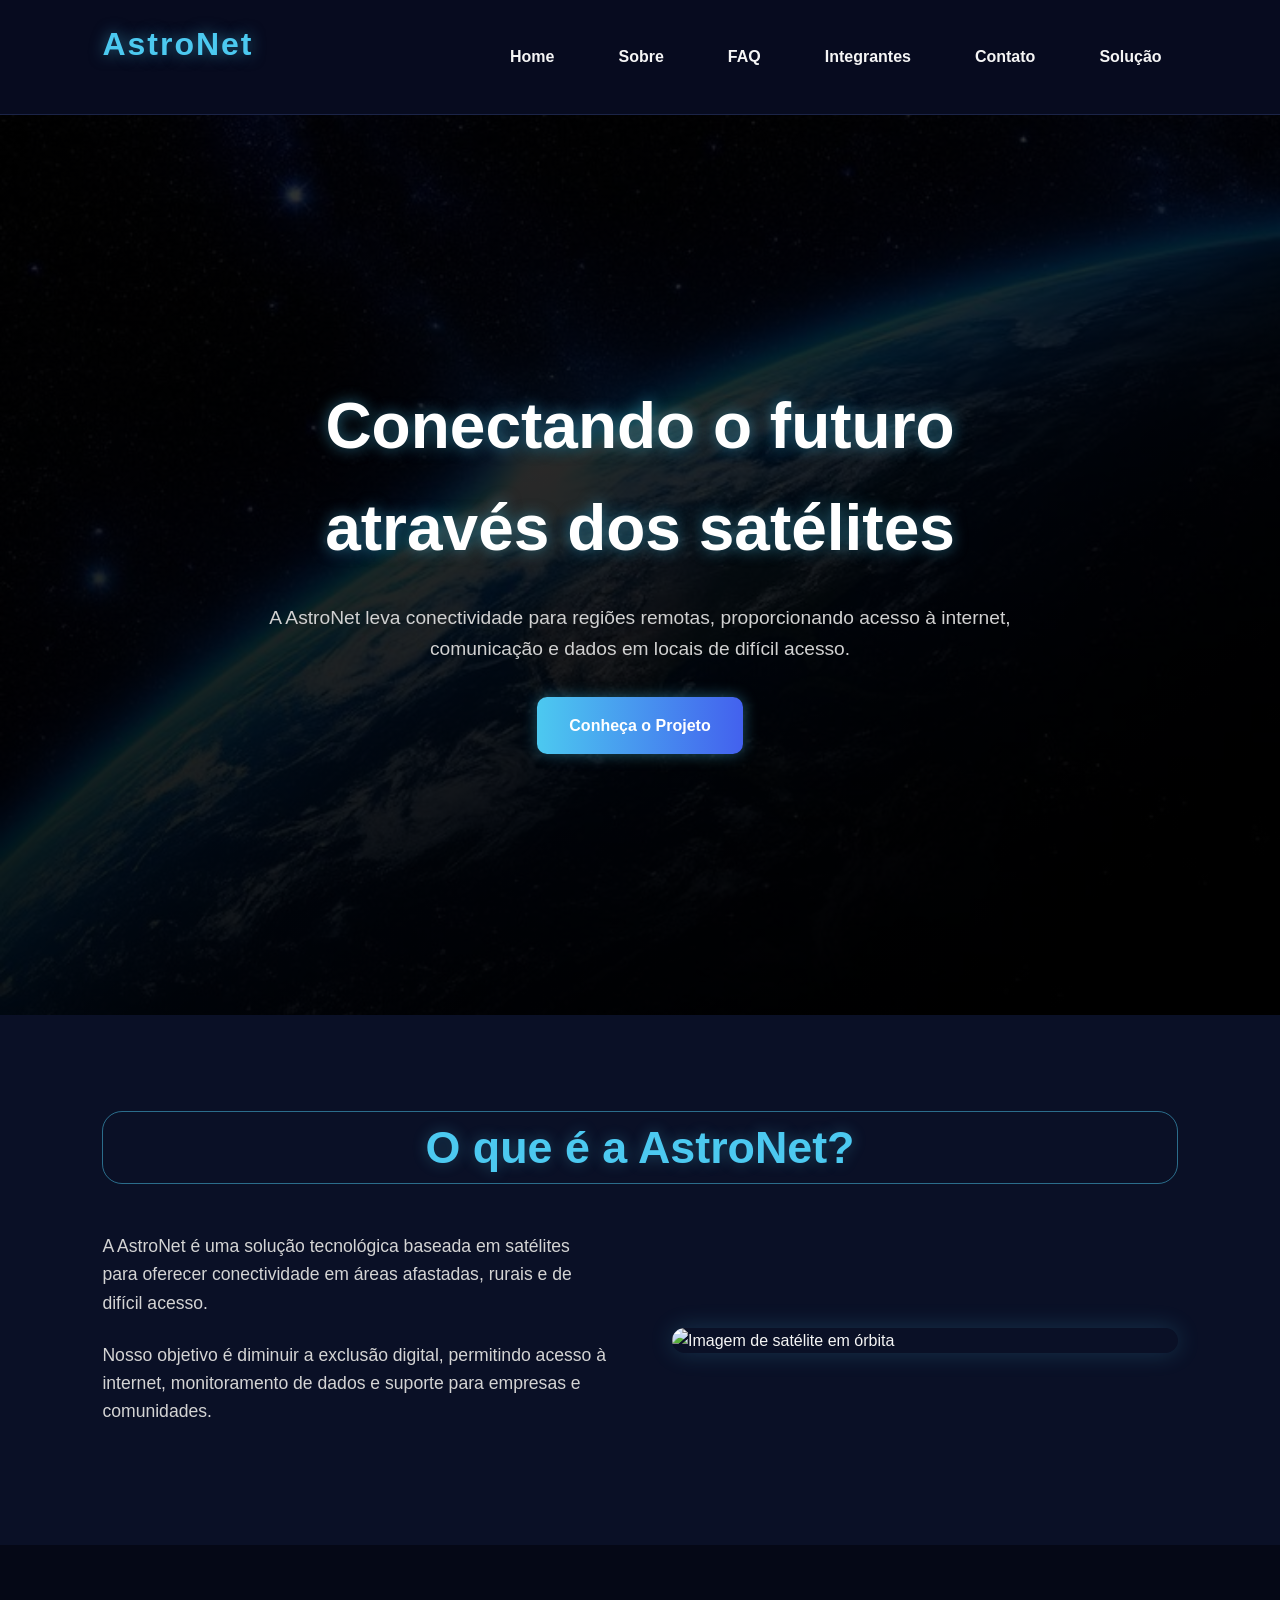
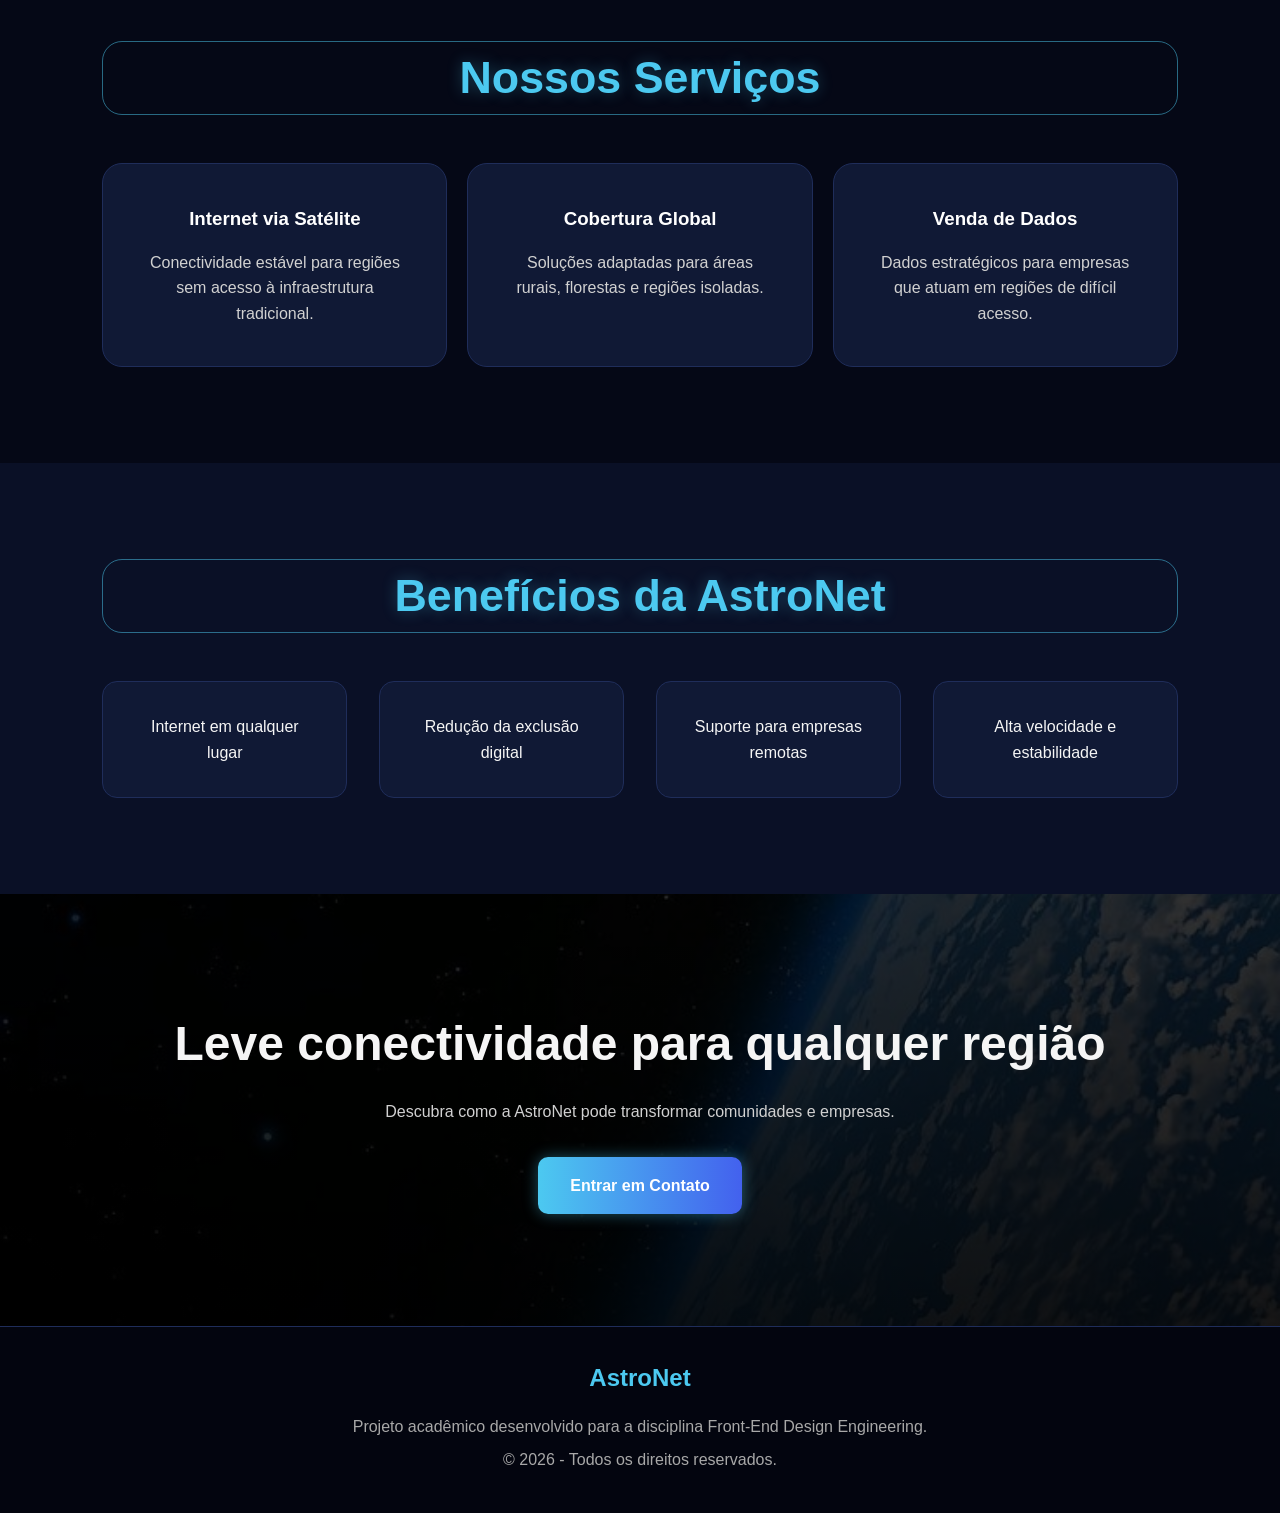
==== commit 66baad55: "feat: criando pasta js" ====
--- a/index.html
+++ b/index.html
@@ -7,7 +7,7 @@
     <title>AstroNet</title>
     <link rel="stylesheet" href="./assets/css/index.css">
     <link rel="stylesheet" href="./assets/css/base.css">
-    <script src="./assets/js.js" defer></script>
+    <script src="./assets/JS/menu.js" defer></script>
 </head>
 
 <body>
@@ -30,9 +30,7 @@
                 <li><a href="./paginas/contato.html">Contato</a></li>
                 <li><a href="./paginas/solucao.html">Solução</a></li>
             </ul>
-
         </nav>
-
     </header>
 
     <!-- Página Principal -->
@@ -70,7 +68,7 @@
                         dados e suporte para empresas e comunidades.</p>
                 </div>
                 <div class="sobre__img">
-                    <img src="./assets/img/img-12-satelite.jpg" alt="Imagem de satélite em órbita">
+                    <img src="./assets/img/satelite.jpg" alt="Imagem de satélite em órbita">
                 </div>
             </div>
         </section>
--- a/assets/css/index.css
+++ b/assets/css/index.css
@@ -1,5 +1,18 @@
-
-/*Links*/
+/*Gerais e reset*/
+* {
+    margin: 0;
+    padding: 0;
+    box-sizing: border-box;
+}
+
+body {
+    font-family: Arial, Helvetica, sans-serif;
+    background-color: #050816;
+    color: #f5f5f5;
+    line-height: 1.6;
+    overflow-x: hidden;
+}
+
 a {
     text-decoration: none;
     color: inherit;
@@ -126,14 +139,12 @@
     background-color: #0a1026;
 }
 
-/*Container Sobre*/
 .sobre__container {
     display: flex;
     align-items: center;
     gap: 4rem;
 }
 
-/* Texto Sobre */
 .sobre__texto {
     flex: 1;
 }
@@ -144,7 +155,6 @@
     font-size: 1.1rem;
 }
 
-/*sobre imagens*/
 .sobre__img {
     flex: 1;
 }
@@ -156,12 +166,11 @@
     object-fit: cover;
 }
 
-/*Serviços*/
+/* Serviços & Cards */
 .servicos {
     padding: 6rem 8%;
 }
 
-/*Cards*/
 .cards__container {
     display: flex;
     flex-direction: row;
@@ -169,27 +178,42 @@
     justify-content: center;
 }
 
-
-/*estilização de links*/
-.links:hover{
+.card {
+    background-color: #101935;
+    padding: 2.5rem;
+    border-radius: 20px;
+    text-align: center;
+    border: 1px solid #1f2d5a;
+    transition: 0.3s;
+    flex: 1;
+}
+
+.card:hover {
     transform: translateY(-10px);
     box-shadow: 0 0 25px rgba(76, 201, 240, 0.5);
 }
 
-/* Beneficios*/
+.card h3 {
+    margin-bottom: 1rem;
+    color: white;
+}
+
+.card p {
+    color: #d1d1d1;
+}
+
+/* Benefícios */
 .beneficios {
     padding: 6rem 8%;
     background-color: #0a1026;
 }
 
-/* Grid beneficios*/
 .beneficios__conteudo {
     display: grid;
     grid-template-columns: repeat(auto-fit, minmax(220px, 1fr));
     gap: 2rem;
 }
 
-/*itens dos beneficios*/
 .item__beneficio {
     background-color: #101935;
     padding: 2rem;
@@ -198,8 +222,7 @@
     border: 1px solid #1f2d5a;
 }
 
-
-/* Chamada*/
+/* Chamada para Ação */
 .chamada {
     padding: 7rem 8%;
     text-align: center;
@@ -307,4 +330,4 @@
         width: 100%;
         text-align: center;
     }
-}
+}
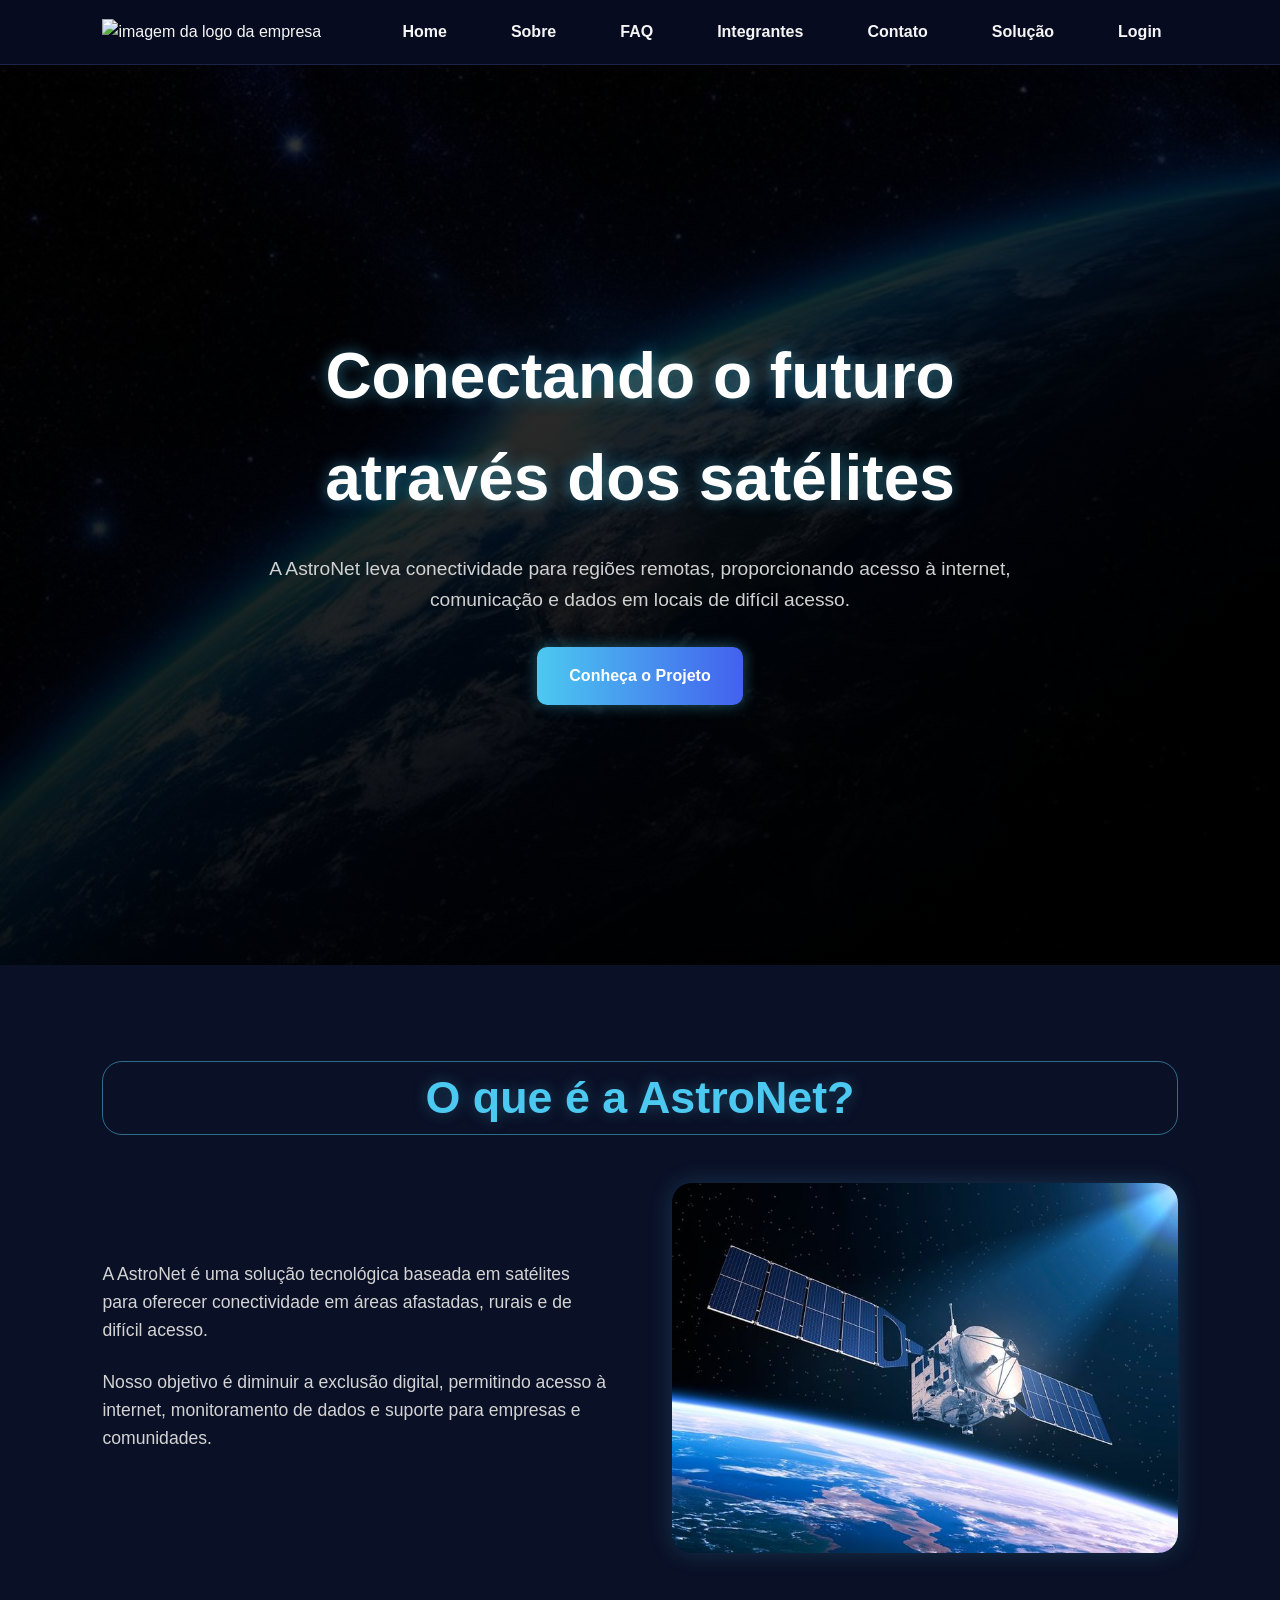
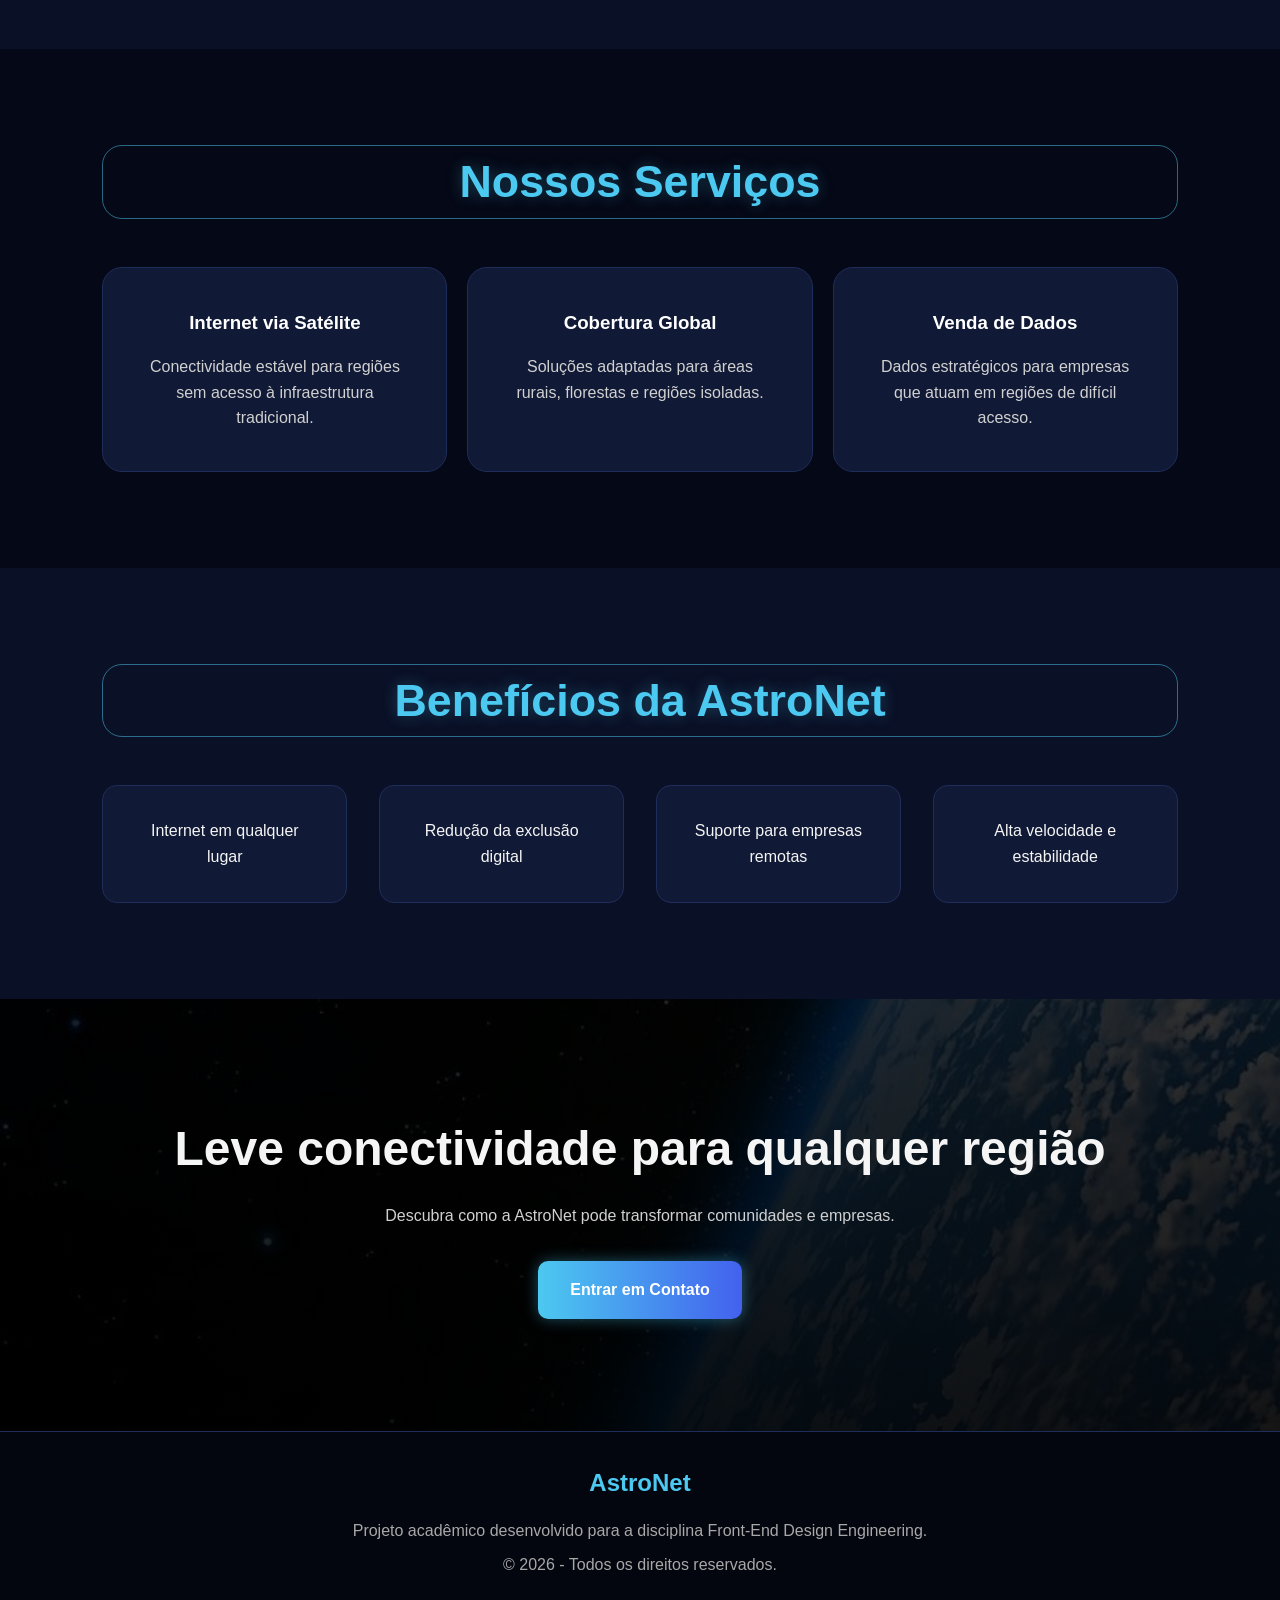
==== commit db955f1c: "Merge pull request #5 from igorblacconaro/IgorRM572033 Criando página de login." ====
--- a/index.html
+++ b/index.html
@@ -13,7 +13,7 @@
 <body>
     <header class="header">
         <div class="logo">
-            <h1>AstroNet</h1>
+            <img src="./assets/img/img-18-logo.png" alt="imagem da logo da empresa">
         </div>
 
         <!-- MENU -->
@@ -29,6 +29,7 @@
                 <li><a href="./paginas/integrantes.html">Integrantes</a></li>
                 <li><a href="./paginas/contato.html">Contato</a></li>
                 <li><a href="./paginas/solucao.html">Solução</a></li>
+                <li><a href="./paginas/login.html">Login</a></li>
             </ul>
         </nav>
     </header>
@@ -68,7 +69,7 @@
                         dados e suporte para empresas e comunidades.</p>
                 </div>
                 <div class="sobre__img">
-                    <img src="./assets/img/satelite.jpg" alt="Imagem de satélite em órbita">
+                    <img src="./assets/img/img-12-satelite.jpg" alt="Imagem de satélite em órbita">
                 </div>
             </div>
         </section>
--- a/assets/css/index.css
+++ b/assets/css/index.css
@@ -1,136 +1,9 @@
-/*Gerais e reset*/
-* {
-    margin: 0;
-    padding: 0;
-    box-sizing: border-box;
-}
-
-body {
-    font-family: Arial, Helvetica, sans-serif;
-    background-color: #050816;
-    color: #f5f5f5;
-    line-height: 1.6;
-    overflow-x: hidden;
-}
-
-a {
-    text-decoration: none;
-    color: inherit;
-}
-
-img {
-    width: 100%;
-    display: block;
-}
-
-/* Reutilizaveis*/
-.botao {
-    display: inline-block;
-    background: linear-gradient(90deg, #4cc9f0, #4361ee);
-    color: white;
-    padding: 1rem 2rem;
-    border-radius: 10px;
-    font-weight: bold;
-    transition: 0.3s;
-    box-shadow: 0 0 15px rgba(76, 201, 240, 0.4);
-}
-
-.botao:hover {
-    transform: translateY(-5px);
-    box-shadow: 0 0 25px rgba(76, 201, 240, 0.7);
-}
-
-.section__titulo {
-    text-align: center;
-    margin-bottom: 4rem;
-}
-
-.section__titulo h2 {
-    font-size: 2.8rem;
-    color: #4cc9f0;
-    text-shadow: 0 0 15px rgba(76, 201, 240, 0.3);
-}
-
-/* Header e menu nav*/
-.header {
-    width: 100%;
-    background-color: #070b1f;
-    display: flex;
-    justify-content: space-between;
-    align-items: center;
-    padding: 1.2rem 8%;
-    position: sticky;
-    top: 0;
-    z-index: 1000;
-    border-bottom: 1px solid #1b2447;
-}
-
-.logo h1 {
-    font-size: 2rem;
-    color: #4cc9f0;
-    letter-spacing: 2px;
-}
-
-.menu {
-    display: flex;
-    align-items: center;
-}
-
-.menu__links {
-    display: flex;
-    gap: 2rem;
-    list-style: none;
-}
-
-.menu__links a {
-    font-weight: bold;
-    transition: 0.3s;
-    padding: 0.5rem 1rem;
-}
-
-.menu__links a:hover {
-    color: #4cc9f0;
-}
-
-.menu__responsivo {
-    display: none;
-    background: none;
-    border: none;
-    color: #4cc9f0;
-    font-size: 2rem;
-    cursor: pointer;
-}
-
 
 
 /* Hero */
 .hero {
-    min-height: 100vh;
-    display: flex;
-    justify-content: center;
-    align-items: center;
-    text-align: center;
     background: linear-gradient(rgba(0, 0, 0, 0.8), rgba(0, 0, 0, 0.9)), url("../img/img-01-planeta-terra.jpg");
-    background-size: cover;
-    background-position: center;
     padding: 2rem;
-}
-
-.hero__conteudo {
-    max-width: 850px;
-}
-
-.hero__conteudo h2 {
-    font-size: 4rem;
-    margin-bottom: 1.5rem;
-    color: #ffffff;
-    text-shadow: 0 0 15px rgba(76, 201, 240, 0.5);
-}
-
-.hero__conteudo p {
-    font-size: 1.2rem;
-    margin-bottom: 2rem;
-    color: #d1d1d1;
 }
 
 /* Sobre */
@@ -172,36 +45,13 @@
 }
 
 .cards__container {
-    display: flex;
-    flex-direction: row;
-    gap: 20px;
     justify-content: center;
+    flex-wrap: wrap;
 }
 
 .card {
-    background-color: #101935;
-    padding: 2.5rem;
-    border-radius: 20px;
-    text-align: center;
-    border: 1px solid #1f2d5a;
-    transition: 0.3s;
     flex: 1;
 }
-
-.card:hover {
-    transform: translateY(-10px);
-    box-shadow: 0 0 25px rgba(76, 201, 240, 0.5);
-}
-
-.card h3 {
-    margin-bottom: 1rem;
-    color: white;
-}
-
-.card p {
-    color: #d1d1d1;
-}
-
 /* Benefícios */
 .beneficios {
     padding: 6rem 8%;
@@ -222,82 +72,63 @@
     border: 1px solid #1f2d5a;
 }
 
-/* Chamada para Ação */
-.chamada {
-    padding: 7rem 8%;
-    text-align: center;
-    background: linear-gradient(rgba(0, 0, 0, 0.8), rgba(0, 0, 0, 0.9)), url("../img/img-02-terra-de-fundo.jpg");
-    background-size: cover;
-    background-position: center;
+/* ==========================================================================
+   MUDANÇA DE GRID PARA FLEX (BENEFÍCIOS)
+   ========================================================================== */
+.beneficios__conteudo {
+    display: flex; /* Removido display: grid */
+    flex-wrap: wrap;
+    justify-content: center;
+    gap: 2rem;
 }
 
-.chamada h2 {
-    font-size: 3rem;
-    margin-bottom: 1rem;
+.item__beneficio {
+    flex: 1;
+    min-width: 220px;
+    max-width: 280px;
 }
 
-.chamada p {
-    margin-bottom: 2rem;
-    color: #d1d1d1;
-}
-
-/* Footer */
-.footer {
-    background-color: #03050f;
-    text-align: center;
-    padding: 2rem 8%;
-    border-top: 1px solid #1f2d5a;
-}
-
-.footer h2 {
-    color: #4cc9f0;
-    margin-bottom: 1rem;
-}
-
-.footer p {
-    color: #a8a8a8;
-    margin-bottom: 0.5rem;
-}
-
-/* Responsividade*/
+/* ==========================================================================
+   RESPONSIVIDADE AJUSTADA (SEM ROLAGEM LATERAL)
+   ========================================================================== */
 
 /* Tablets (Telas até 768px) */
-@media(max-width: 768px) {
-    .menu__responsivo {
-        display: block;
+@media (max-width: 768px) {
+
+    /* Reduzindo os títulos do Hero e Chamada no Tablet */
+    .hero__conteudo h1,
+    .hero__conteudo h2 {
+        font-size: 2.8rem !important;
+        word-wrap: break-word; /* Força a quebra de palavras se necessário */
     }
 
-    .menu__links {
-        position: absolute;
-        top: 100%;
-        right: 0;
-        width: 100%;
-        background-color: #070b1f;
-        flex-direction: column;
-        align-items: center;
-        gap: 2rem;
-        padding: 2rem 0;
-        display: none;
-        border-bottom: 1px solid #1b2447;
-    }
-
-    .menu__links.active {
-        display: flex;
+    .chamada h2 {
+        font-size: 2.3rem !important;
     }
 
     .sobre__container {
         flex-direction: column;
+        gap: 2.5rem;
     }
 
     .cards__container {
         flex-direction: column;
+        align-items: center;
     }
-    
-    .hero__conteudo h2 {
-        font-size: 2.8rem;
+
+    .card {
+        width: 100%;
+        max-width: 450px;
+        max-height: none; 
     }
-}/* até 480px */
-@media(max-width: 480px) {
+
+    .item__beneficio {
+        max-width: 100%;
+    }
+}
+
+/* Celulares (Telas até 480px) */
+@media (max-width: 480px) {
     .header {
         padding: 1rem 5%;
     }
@@ -306,20 +137,34 @@
         font-size: 1.5rem;
     }
 
+    /* Ajuste essencial para os títulos não estourarem no celular */
+    .hero__conteudo h1,
     .hero__conteudo h2 {
-        font-size: 2.2rem;
+        font-size: 1.8rem !important; /* Tamanho seguro para telas pequenas */
+        line-height: 1.3;
     }
 
-    .hero__conteudo p {
+    .chamada h2 {
+        font-size: 1.6rem !important; /* Tamanho seguro para a chamada de fechamento */
+        line-height: 1.3;
+    }
+
+    .hero__conteudo p,
+    .chamada p {
         font-size: 1rem;
     }
 
     .section__titulo h2 {
-        font-size: 2rem;
+        font-size: 1.8rem;
     }
 
-    .chamada h2 {
-        font-size: 2rem;
+    /* Reduz o padding das seções para o texto ter mais espaço horizontal */
+    .hero,
+    .sobre__projeto, 
+    .servicos, 
+    .beneficios,
+    .chamada {
+        padding: 4rem 5% !important;
     }
 
     .card {
@@ -330,4 +175,4 @@
         width: 100%;
         text-align: center;
     }
-}+}
--- a/assets/css/base.css
+++ b/assets/css/base.css
@@ -126,30 +126,21 @@
 .menu__links a {
     font-weight: bold;
     transition: 0.3s;
-}
+    padding: 0.5rem 1rem;
+}
+
+
 
 .menu__links a:hover {
     color: #4cc9f0;
     border: 1px solid #1b2447;
     border-radius: 20px;
 }
-
-/* menu responsivo */
-.menu__responsivo {
-    display: none;
-    background: none;
-    border: none;
-    color: white;
-    font-size: 1.8rem;
-    cursor: pointer;
-}
-
 /*========== Cards para serem usados de base =============*/
 .cards__container {
     display: flex;
     flex-direction: row;
     gap: 20px;
-    flex-wrap: wrap;
 }
 
 .card {
@@ -218,3 +209,46 @@
     margin-bottom: 0.5rem;
 }
 
+
+
+/* Fazendo menu hamburguer para todas as pgn */
+
+.menu__responsivo {
+    display: none;
+    background: none;
+    border: none;
+    color: #4cc9f0;
+    font-size: 2rem;
+    cursor: pointer;
+    transition: 0.3s;
+}
+
+/* ==========================================================================
+   RESPONSIVIDADE AJUSTADA (SEM ROLAGEM LATERAL)
+   ========================================================================== */
+
+/* Tablets (Telas até 768px) */
+@media (max-width: 768px) {
+    .menu__responsivo {
+        display: block !important;
+    }
+
+    .menu__links {
+        display: none !important; 
+        position: absolute;
+        top: 100%;
+        right: 0;
+        width: 100%;
+        background-color: #070b1f;
+        flex-direction: column;
+        align-items: center;
+        gap: 2rem;
+        padding: 2rem 0;
+        border-bottom: 1px solid #1b2447;
+        z-index: 1000;
+    }
+
+    .menu__links.active {
+        display: flex !important;
+    }
+}
